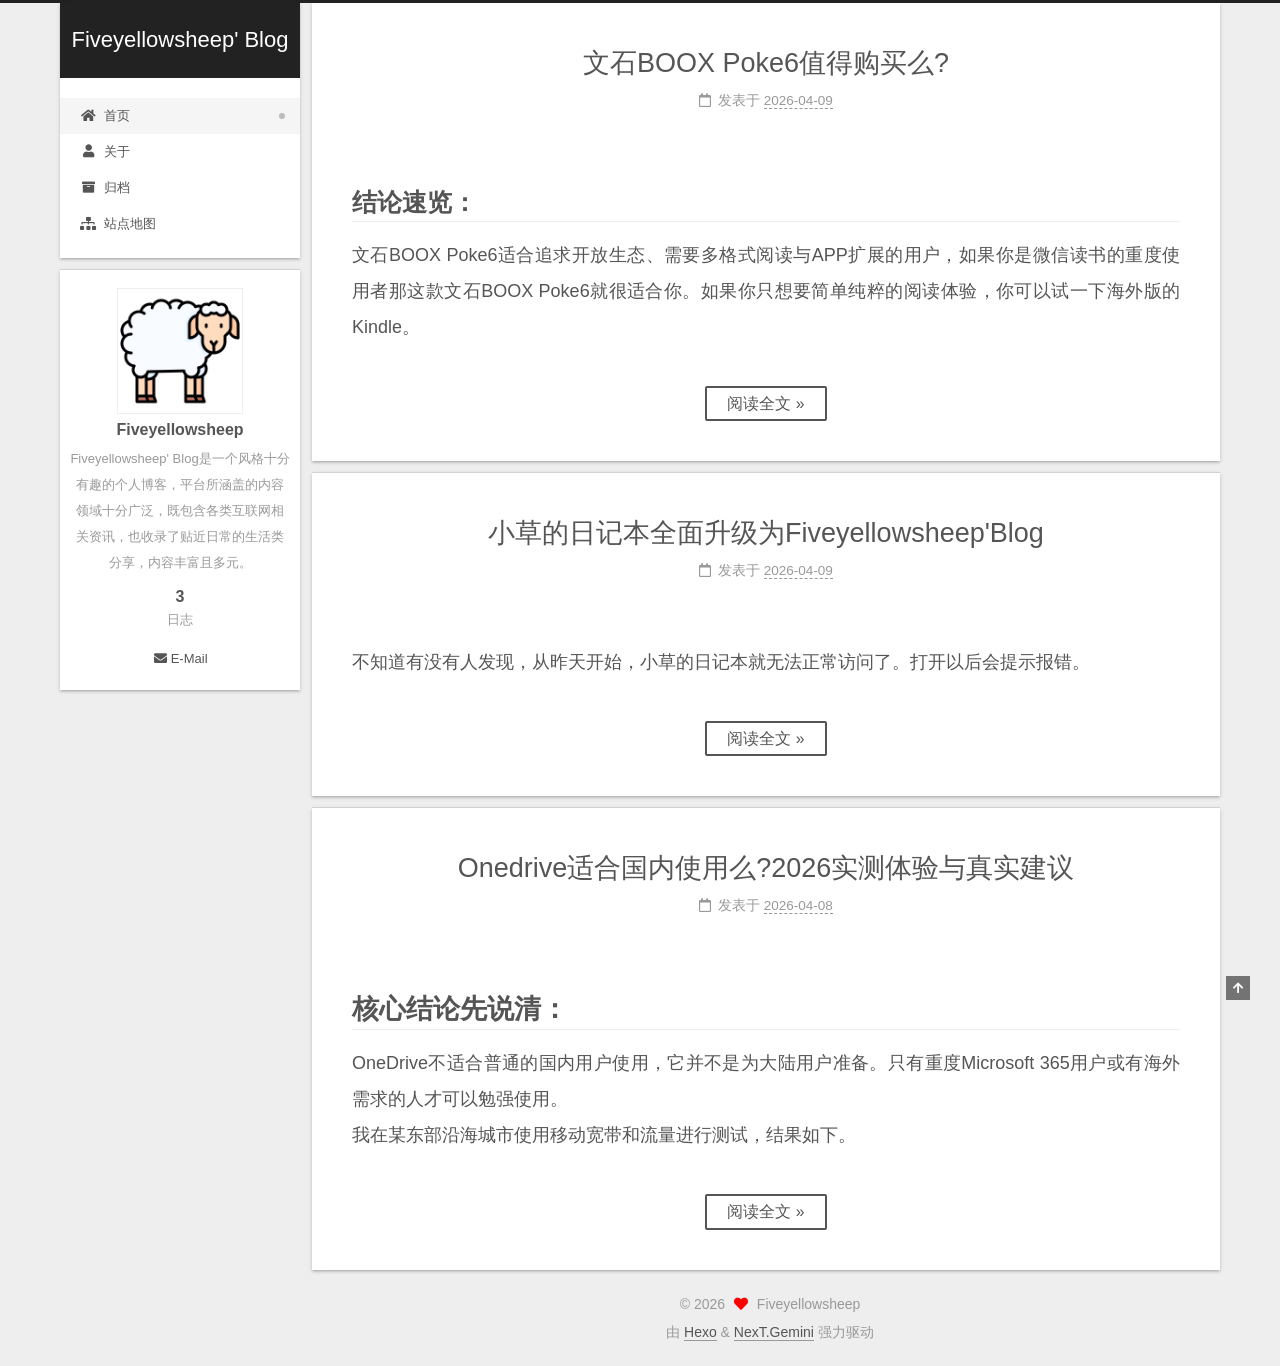
==== index.html @ d3919707 "Site updated: 2026-04-09 14:49:21" ====
<!DOCTYPE html>
<html lang="zh-CN">
<head>
  <meta charset="UTF-8">
<meta name="viewport" content="width=device-width, initial-scale=1, maximum-scale=2">
<meta name="theme-color" content="#222">
<meta name="generator" content="Hexo 8.1.1">
  <link rel="apple-touch-icon" sizes="180x180" href="/images/sheep.png">
  <link rel="icon" type="image/png" sizes="32x32" href="/images/sheep.png">
  <link rel="icon" type="image/png" sizes="16x16" href="/images/sheep.png">
  <link rel="mask-icon" href="/images/sheep.png" color="#222">

<link rel="stylesheet" href="/css/main.css">


<link rel="stylesheet" href="/lib/font-awesome/css/all.min.css">

<script id="hexo-configurations">
    var NexT = window.NexT || {};
    var CONFIG = {"hostname":"fiveyellowsheep.ink","root":"/","scheme":"Gemini","version":"7.8.0","exturl":false,"sidebar":{"position":"left","display":"post","padding":18,"offset":12,"onmobile":false},"copycode":{"enable":false,"show_result":false,"style":null},"back2top":{"enable":true,"sidebar":false,"scrollpercent":false},"bookmark":{"enable":false,"color":"#222","save":"auto"},"fancybox":false,"mediumzoom":false,"lazyload":false,"pangu":false,"comments":{"style":"tabs","active":null,"storage":true,"lazyload":false,"nav":null},"algolia":{"hits":{"per_page":10},"labels":{"input_placeholder":"Search for Posts","hits_empty":"We didn't find any results for the search: ${query}","hits_stats":"${hits} results found in ${time} ms"}},"localsearch":{"enable":false,"trigger":"auto","top_n_per_article":1,"unescape":false,"preload":false},"motion":{"enable":false,"async":false,"transition":{"post_block":"fadeIn","post_header":"slideDownIn","post_body":"slideDownIn","coll_header":"slideLeftIn","sidebar":"slideUpIn"}}};
  </script>

  <meta name="description" content="Fiveyellowsheep&#39; Blog是一个风格十分有趣的个人博客，平台所涵盖的内容领域十分广泛，既包含各类互联网相关资讯，也收录了贴近日常的生活类分享，内容丰富且多元。">
<meta property="og:type" content="website">
<meta property="og:title" content="Fiveyellowsheep&#39; Blog">
<meta property="og:url" content="https://fiveyellowsheep.ink/index.html">
<meta property="og:site_name" content="Fiveyellowsheep&#39; Blog">
<meta property="og:description" content="Fiveyellowsheep&#39; Blog是一个风格十分有趣的个人博客，平台所涵盖的内容领域十分广泛，既包含各类互联网相关资讯，也收录了贴近日常的生活类分享，内容丰富且多元。">
<meta property="og:locale" content="zh_CN">
<meta property="article:author" content="Fiveyellowsheep">
<meta name="twitter:card" content="summary">

<link rel="canonical" href="https://fiveyellowsheep.ink/">


<script id="page-configurations">
  // https://hexo.io/docs/variables.html
  CONFIG.page = {
    sidebar: "",
    isHome : true,
    isPost : false,
    lang   : 'zh-CN'
  };
</script>

  <title>Fiveyellowsheep' Blog</title>
  
    <script async src="https://www.googletagmanager.com/gtag/js?id=G-YQQFGJT570"></script>
    <script>
      if (CONFIG.hostname === location.hostname) {
        window.dataLayer = window.dataLayer || [];
        function gtag(){dataLayer.push(arguments);}
        gtag('js', new Date());
        gtag('config', 'G-YQQFGJT570');
      }
    </script>


  <script>
    var _hmt = _hmt || [];
    (function() {
      var hm = document.createElement("script");
      hm.src = "https://hm.baidu.com/hm.js?9d19333645d28790eef89ba77190fa99";
      var s = document.getElementsByTagName("script")[0];
      s.parentNode.insertBefore(hm, s);
    })();
  </script>




  <noscript>
  <style>
  .use-motion .brand,
  .use-motion .menu-item,
  .sidebar-inner,
  .use-motion .post-block,
  .use-motion .pagination,
  .use-motion .comments,
  .use-motion .post-header,
  .use-motion .post-body,
  .use-motion .collection-header { opacity: initial; }

  .use-motion .site-title,
  .use-motion .site-subtitle {
    opacity: initial;
    top: initial;
  }

  .use-motion .logo-line-before i { left: initial; }
  .use-motion .logo-line-after i { right: initial; }
  </style>
</noscript>

<link rel="alternate" href="/atom.xml" title="Fiveyellowsheep' Blog" type="application/atom+xml">
</head>

<body itemscope itemtype="http://schema.org/WebPage">
  <div class="container">
    <div class="headband"></div>

    <header class="header" itemscope itemtype="http://schema.org/WPHeader">
      <div class="header-inner"><div class="site-brand-container">
  <div class="site-nav-toggle">
    <div class="toggle" aria-label="切换导航栏">
      <span class="toggle-line toggle-line-first"></span>
      <span class="toggle-line toggle-line-middle"></span>
      <span class="toggle-line toggle-line-last"></span>
    </div>
  </div>

  <div class="site-meta">

    <a href="/" class="brand" rel="start">
      <span class="logo-line-before"><i></i></span>
      <h1 class="site-title">Fiveyellowsheep' Blog</h1>
      <span class="logo-line-after"><i></i></span>
    </a>
  </div>

  <div class="site-nav-right">
    <div class="toggle popup-trigger">
    </div>
  </div>
</div>




<nav class="site-nav">
  <ul id="menu" class="main-menu menu">
        <li class="menu-item menu-item-home">

    <a href="/" rel="section"><i class="fa fa-home fa-fw"></i>首页</a>

  </li>
        <li class="menu-item menu-item-about">

    <a href="/about/" rel="section"><i class="fa fa-user fa-fw"></i>关于</a>

  </li>
        <li class="menu-item menu-item-archives">

    <a href="/archives/" rel="section"><i class="fa fa-archive fa-fw"></i>归档</a>

  </li>
        <li class="menu-item menu-item-sitemap">

    <a href="/sitemap.xml" rel="section"><i class="fa fa-sitemap fa-fw"></i>站点地图</a>

  </li>
  </ul>
</nav>




</div>
    </header>

    
  <div class="back-to-top">
    <i class="fa fa-arrow-up"></i>
    <span>0%</span>
  </div>


    <main class="main">
      <div class="main-inner">
        <div class="content-wrap">
          

          <div class="content index posts-expand">
            
      
  
  
  <article itemscope itemtype="http://schema.org/Article" class="post-block" lang="zh-CN">
    <link itemprop="mainEntityOfPage" href="https://fiveyellowsheep.ink/posts/efe999b9.html">

    <span hidden itemprop="author" itemscope itemtype="http://schema.org/Person">
      <meta itemprop="image" content="/images/sheep.png">
      <meta itemprop="name" content="Fiveyellowsheep">
      <meta itemprop="description" content="Fiveyellowsheep' Blog是一个风格十分有趣的个人博客，平台所涵盖的内容领域十分广泛，既包含各类互联网相关资讯，也收录了贴近日常的生活类分享，内容丰富且多元。">
    </span>

    <span hidden itemprop="publisher" itemscope itemtype="http://schema.org/Organization">
      <meta itemprop="name" content="Fiveyellowsheep' Blog">
    </span>
      <header class="post-header">
        <h2 class="post-title" itemprop="name headline">
          
            <a href="/posts/efe999b9.html" class="post-title-link" itemprop="url">文石BOOX Poke6值得购买么?</a>
        </h2>

        <div class="post-meta">
            <span class="post-meta-item">
              <span class="post-meta-item-icon">
                <i class="far fa-calendar"></i>
              </span>
              <span class="post-meta-item-text">发表于</span>
              

              <time title="创建时间：2026-04-09 09:56:51 / 修改时间：10:06:45" itemprop="dateCreated datePublished" datetime="2026-04-09T09:56:51+08:00">2026-04-09</time>
            </span>

          

        </div>
      </header>

    
    
    
    <div class="post-body" itemprop="articleBody">

      
          <html><head></head><body><h2 id="结论速览："><a href="#结论速览：" class="headerlink" title="结论速览："></a>结论速览：</h2><p>文石BOOX Poke6适合追求开放生态、需要多格式阅读与APP扩展的用户，如果你是微信读书的重度使用者那这款文石BOOX Poke6就很适合你。如果你只想要简单纯粹的阅读体验，你可以试一下海外版的Kindle。</p></body></html>
          <!--noindex-->
            <div class="post-button">
              <a class="btn" href="/posts/efe999b9.html#more" rel="contents">
                阅读全文 &raquo;
              </a>
            </div>
          <!--/noindex-->
        
      
    </div>

    
    
    
      <footer class="post-footer">
        <div class="post-eof"></div>
      </footer>
  </article>
  
  
  

      
  
  
  <article itemscope itemtype="http://schema.org/Article" class="post-block" lang="zh-CN">
    <link itemprop="mainEntityOfPage" href="https://fiveyellowsheep.ink/posts/11971479.html">

    <span hidden itemprop="author" itemscope itemtype="http://schema.org/Person">
      <meta itemprop="image" content="/images/sheep.png">
      <meta itemprop="name" content="Fiveyellowsheep">
      <meta itemprop="description" content="Fiveyellowsheep' Blog是一个风格十分有趣的个人博客，平台所涵盖的内容领域十分广泛，既包含各类互联网相关资讯，也收录了贴近日常的生活类分享，内容丰富且多元。">
    </span>

    <span hidden itemprop="publisher" itemscope itemtype="http://schema.org/Organization">
      <meta itemprop="name" content="Fiveyellowsheep' Blog">
    </span>
      <header class="post-header">
        <h2 class="post-title" itemprop="name headline">
          
            <a href="/posts/11971479.html" class="post-title-link" itemprop="url">小草的日记本全面升级为Fiveyellowsheep'Blog</a>
        </h2>

        <div class="post-meta">
            <span class="post-meta-item">
              <span class="post-meta-item-icon">
                <i class="far fa-calendar"></i>
              </span>
              <span class="post-meta-item-text">发表于</span>
              

              <time title="创建时间：2026-04-09 08:18:56 / 修改时间：14:49:00" itemprop="dateCreated datePublished" datetime="2026-04-09T08:18:56+08:00">2026-04-09</time>
            </span>

          

        </div>
      </header>

    
    
    
    <div class="post-body" itemprop="articleBody">

      
          <html><head></head><body><p>不知道有没有人发现，从昨天开始，小草的日记本就无法正常访问了。打开以后会提示报错。</p></body></html>
          <!--noindex-->
            <div class="post-button">
              <a class="btn" href="/posts/11971479.html#more" rel="contents">
                阅读全文 &raquo;
              </a>
            </div>
          <!--/noindex-->
        
      
    </div>

    
    
    
      <footer class="post-footer">
        <div class="post-eof"></div>
      </footer>
  </article>
  
  
  

      
  
  
  <article itemscope itemtype="http://schema.org/Article" class="post-block" lang="zh-CN">
    <link itemprop="mainEntityOfPage" href="https://fiveyellowsheep.ink/posts/d7ed8bb9.html">

    <span hidden itemprop="author" itemscope itemtype="http://schema.org/Person">
      <meta itemprop="image" content="/images/sheep.png">
      <meta itemprop="name" content="Fiveyellowsheep">
      <meta itemprop="description" content="Fiveyellowsheep' Blog是一个风格十分有趣的个人博客，平台所涵盖的内容领域十分广泛，既包含各类互联网相关资讯，也收录了贴近日常的生活类分享，内容丰富且多元。">
    </span>

    <span hidden itemprop="publisher" itemscope itemtype="http://schema.org/Organization">
      <meta itemprop="name" content="Fiveyellowsheep' Blog">
    </span>
      <header class="post-header">
        <h2 class="post-title" itemprop="name headline">
          
            <a href="/posts/d7ed8bb9.html" class="post-title-link" itemprop="url">Onedrive适合国内使用么?2026实测体验与真实建议</a>
        </h2>

        <div class="post-meta">
            <span class="post-meta-item">
              <span class="post-meta-item-icon">
                <i class="far fa-calendar"></i>
              </span>
              <span class="post-meta-item-text">发表于</span>
              

              <time title="创建时间：2026-04-08 14:34:09 / 修改时间：14:54:21" itemprop="dateCreated datePublished" datetime="2026-04-08T14:34:09+08:00">2026-04-08</time>
            </span>

          

        </div>
      </header>

    
    
    
    <div class="post-body" itemprop="articleBody">

      
          <html><head></head><body><h1 id="核心结论先说清："><a href="#核心结论先说清：" class="headerlink" title="核心结论先说清："></a>核心结论先说清：</h1><p>OneDrive不适合普通的国内用户使用，它并不是为大陆用户准备。只有重度Microsoft 365用户或有海外需求的人才可以勉强使用。<br>我在某东部沿海城市使用移动宽带和流量进行测试，结果如下。</p></body></html>
          <!--noindex-->
            <div class="post-button">
              <a class="btn" href="/posts/d7ed8bb9.html#more" rel="contents">
                阅读全文 &raquo;
              </a>
            </div>
          <!--/noindex-->
        
      
    </div>

    
    
    
      <footer class="post-footer">
        <div class="post-eof"></div>
      </footer>
  </article>
  
  
  


  



          </div>
          

<script>
  window.addEventListener('tabs:register', () => {
    let { activeClass } = CONFIG.comments;
    if (CONFIG.comments.storage) {
      activeClass = localStorage.getItem('comments_active') || activeClass;
    }
    if (activeClass) {
      let activeTab = document.querySelector(`a[href="#comment-${activeClass}"]`);
      if (activeTab) {
        activeTab.click();
      }
    }
  });
  if (CONFIG.comments.storage) {
    window.addEventListener('tabs:click', event => {
      if (!event.target.matches('.tabs-comment .tab-content .tab-pane')) return;
      let commentClass = event.target.classList[1];
      localStorage.setItem('comments_active', commentClass);
    });
  }
</script>

        </div>
          
  
  <div class="toggle sidebar-toggle">
    <span class="toggle-line toggle-line-first"></span>
    <span class="toggle-line toggle-line-middle"></span>
    <span class="toggle-line toggle-line-last"></span>
  </div>

  <aside class="sidebar">
    <div class="sidebar-inner">

      <ul class="sidebar-nav motion-element">
        <li class="sidebar-nav-toc">
          文章目录
        </li>
        <li class="sidebar-nav-overview">
          站点概览
        </li>
      </ul>

      <!--noindex-->
      <div class="post-toc-wrap sidebar-panel">
      </div>
      <!--/noindex-->

      <div class="site-overview-wrap sidebar-panel">
        <div class="site-author motion-element" itemprop="author" itemscope itemtype="http://schema.org/Person">
    <img class="site-author-image" itemprop="image" alt="Fiveyellowsheep"
      src="/images/sheep.png">
  <p class="site-author-name" itemprop="name">Fiveyellowsheep</p>
  <div class="site-description" itemprop="description">Fiveyellowsheep' Blog是一个风格十分有趣的个人博客，平台所涵盖的内容领域十分广泛，既包含各类互联网相关资讯，也收录了贴近日常的生活类分享，内容丰富且多元。</div>
</div>
<div class="site-state-wrap motion-element">
  <nav class="site-state">
      <div class="site-state-item site-state-posts">
          <a href="/archives/">
        
          <span class="site-state-item-count">3</span>
          <span class="site-state-item-name">日志</span>
        </a>
      </div>
  </nav>
</div>
  <div class="links-of-author motion-element">
      <span class="links-of-author-item">
        <a href="mailto:fiveyellowsheep@icloud.com" title="E-Mail → mailto:fiveyellowsheep@icloud.com" rel="noopener" target="_blank"><i class="fa fa-envelope fa-fw"></i>E-Mail</a>
      </span>
  </div>



      </div>

    </div>
  </aside>
  <div id="sidebar-dimmer"></div>


      </div>
    </main>

    <footer class="footer">
      <div class="footer-inner">
        

        

<div class="copyright">
  
  &copy; 
  <span itemprop="copyrightYear">2026</span>
  <span class="with-love">
    <i class="fa fa-heart"></i>
  </span>
  <span class="author" itemprop="copyrightHolder">Fiveyellowsheep</span>
</div>
  <div class="powered-by">由 <a href="https://hexo.io/" class="theme-link" rel="noopener" target="_blank">Hexo</a> & <a href="https://theme-next.org/" class="theme-link" rel="noopener" target="_blank">NexT.Gemini</a> 强力驱动
  </div>

        








      </div>
    </footer>
  </div>

  
  <script src="/lib/anime.min.js"></script>

<script src="/js/utils.js"></script>


<script src="/js/schemes/pisces.js"></script>


<script src="/js/next-boot.js"></script>




  















  

  


</body>
</html>
---- css/main.css ----
:root {
  --body-bg-color: #eee;
  --content-bg-color: #fff;
  --card-bg-color: #f5f5f5;
  --text-color: #555;
  --blockquote-color: #666;
  --link-color: #555;
  --link-hover-color: #222;
  --brand-color: #fff;
  --brand-hover-color: #fff;
  --table-row-odd-bg-color: #f9f9f9;
  --table-row-hover-bg-color: #f5f5f5;
  --menu-item-bg-color: #f5f5f5;
  --btn-default-bg: #fff;
  --btn-default-color: #555;
  --btn-default-border-color: #555;
  --btn-default-hover-bg: #222;
  --btn-default-hover-color: #fff;
  --btn-default-hover-border-color: #222;
}
html {
  line-height: 1.15; /* 1 */
  -webkit-text-size-adjust: 100%; /* 2 */
}
body {
  margin: 0;
}
main {
  display: block;
}
h1 {
  font-size: 2em;
  margin: 0.67em 0;
}
hr {
  box-sizing: content-box; /* 1 */
  height: 0; /* 1 */
  overflow: visible; /* 2 */
}
pre {
  font-family: monospace, monospace; /* 1 */
  font-size: 1em; /* 2 */
}
a {
  background: transparent;
}
abbr[title] {
  border-bottom: none; /* 1 */
  text-decoration: underline; /* 2 */
  text-decoration: underline dotted; /* 2 */
}
b,
strong {
  font-weight: bolder;
}
code,
kbd,
samp {
  font-family: monospace, monospace; /* 1 */
  font-size: 1em; /* 2 */
}
small {
  font-size: 80%;
}
sub,
sup {
  font-size: 75%;
  line-height: 0;
  position: relative;
  vertical-align: baseline;
}
sub {
  bottom: -0.25em;
}
sup {
  top: -0.5em;
}
img {
  border-style: none;
}
button,
input,
optgroup,
select,
textarea {
  font-family: inherit; /* 1 */
  font-size: 100%; /* 1 */
  line-height: 1.15; /* 1 */
  margin: 0; /* 2 */
}
button,
input {
/* 1 */
  overflow: visible;
}
button,
select {
/* 1 */
  text-transform: none;
}
button,
[type='button'],
[type='reset'],
[type='submit'] {
  -webkit-appearance: button;
}
button::-moz-focus-inner,
[type='button']::-moz-focus-inner,
[type='reset']::-moz-focus-inner,
[type='submit']::-moz-focus-inner {
  border-style: none;
  padding: 0;
}
button:-moz-focusring,
[type='button']:-moz-focusring,
[type='reset']:-moz-focusring,
[type='submit']:-moz-focusring {
  outline: 1px dotted ButtonText;
}
fieldset {
  padding: 0.35em 0.75em 0.625em;
}
legend {
  box-sizing: border-box; /* 1 */
  color: inherit; /* 2 */
  display: table; /* 1 */
  max-width: 100%; /* 1 */
  padding: 0; /* 3 */
  white-space: normal; /* 1 */
}
progress {
  vertical-align: baseline;
}
textarea {
  overflow: auto;
}
[type='checkbox'],
[type='radio'] {
  box-sizing: border-box; /* 1 */
  padding: 0; /* 2 */
}
[type='number']::-webkit-inner-spin-button,
[type='number']::-webkit-outer-spin-button {
  height: auto;
}
[type='search'] {
  outline-offset: -2px; /* 2 */
  -webkit-appearance: textfield; /* 1 */
}
[type='search']::-webkit-search-decoration {
  -webkit-appearance: none;
}
::-webkit-file-upload-button {
  font: inherit; /* 2 */
  -webkit-appearance: button; /* 1 */
}
details {
  display: block;
}
summary {
  display: list-item;
}
template {
  display: none;
}
[hidden] {
  display: none;
}
::selection {
  background: #262a30;
  color: #eee;
}
html,
body {
  height: 100%;
}
body {
  background: var(--body-bg-color);
  color: var(--text-color);
  font-family: 'Lato', "PingFang SC", "Microsoft YaHei", sans-serif;
  font-size: 1em;
  line-height: 2;
}
@media (max-width: 991px) {
  body {
    padding-left: 0 !important;
    padding-right: 0 !important;
  }
}
h1,
h2,
h3,
h4,
h5,
h6 {
  font-family: 'Lato', "PingFang SC", "Microsoft YaHei", sans-serif;
  font-weight: bold;
  line-height: 1.5;
  margin: 20px 0 15px;
}
h1 {
  font-size: 1.5em;
}
h2 {
  font-size: 1.375em;
}
h3 {
  font-size: 1.25em;
}
h4 {
  font-size: 1.125em;
}
h5 {
  font-size: 1em;
}
h6 {
  font-size: 0.875em;
}
p {
  margin: 0 0 20px 0;
}
a,
span.exturl {
  border-bottom: 1px solid #999;
  color: var(--link-color);
  outline: 0;
  text-decoration: none;
  overflow-wrap: break-word;
  word-wrap: break-word;
  cursor: pointer;
}
a:hover,
span.exturl:hover {
  border-bottom-color: var(--link-hover-color);
  color: var(--link-hover-color);
}
iframe,
img,
video {
  display: block;
  margin-left: auto;
  margin-right: auto;
  max-width: 100%;
}
hr {
  background-image: repeating-linear-gradient(-45deg, #ddd, #ddd 4px, transparent 4px, transparent 8px);
  border: 0;
  height: 3px;
  margin: 40px 0;
}
blockquote {
  border-left: 4px solid #ddd;
  color: var(--blockquote-color);
  margin: 0;
  padding: 0 15px;
}
blockquote cite::before {
  content: '-';
  padding: 0 5px;
}
dt {
  font-weight: bold;
}
dd {
  margin: 0;
  padding: 0;
}
kbd {
  background-color: #f5f5f5;
  background-image: linear-gradient(#eee, #fff, #eee);
  border: 1px solid #ccc;
  border-radius: 0.2em;
  box-shadow: 0.1em 0.1em 0.2em rgba(0,0,0,0.1);
  color: #555;
  font-family: inherit;
  padding: 0.1em 0.3em;
  white-space: nowrap;
}
.table-container {
  overflow: auto;
}
table {
  border-collapse: collapse;
  border-spacing: 0;
  font-size: 0.875em;
  margin: 0 0 20px 0;
  width: 100%;
}
tbody tr:nth-of-type(odd) {
  background: var(--table-row-odd-bg-color);
}
tbody tr:hover {
  background: var(--table-row-hover-bg-color);
}
caption,
th,
td {
  font-weight: normal;
  padding: 8px;
  vertical-align: middle;
}
th,
td {
  border: 1px solid #ddd;
  border-bottom: 3px solid #ddd;
}
th {
  font-weight: 700;
  padding-bottom: 10px;
}
td {
  border-bottom-width: 1px;
}
.btn {
  background: var(--btn-default-bg);
  border: 2px solid var(--btn-default-border-color);
  border-radius: 2px;
  color: var(--btn-default-color);
  display: inline-block;
  font-size: 0.875em;
  line-height: 2;
  padding: 0 20px;
  text-decoration: none;
  transition-property: background-color;
  transition-delay: 0s;
  transition-duration: 0.2s;
  transition-timing-function: ease-in-out;
}
.btn:hover {
  background: var(--btn-default-hover-bg);
  border-color: var(--btn-default-hover-border-color);
  color: var(--btn-default-hover-color);
}
.btn + .btn {
  margin: 0 0 8px 8px;
}
.btn .fa-fw {
  text-align: left;
  width: 1.285714285714286em;
}
.toggle {
  line-height: 0;
}
.toggle .toggle-line {
  background: #fff;
  display: inline-block;
  height: 2px;
  left: 0;
  position: relative;
  top: 0;
  transition: all 0.4s;
  vertical-align: top;
  width: 100%;
}
.toggle .toggle-line:not(:first-child) {
  margin-top: 3px;
}
.toggle.toggle-arrow .toggle-line-first {
  left: 50%;
  top: 2px;
  transform: rotate(45deg);
  width: 50%;
}
.toggle.toggle-arrow .toggle-line-middle {
  left: 2px;
  width: 90%;
}
.toggle.toggle-arrow .toggle-line-last {
  left: 50%;
  top: -2px;
  transform: rotate(-45deg);
  width: 50%;
}
.toggle.toggle-close .toggle-line-first {
  transform: rotate(-45deg);
  top: 5px;
}
.toggle.toggle-close .toggle-line-middle {
  opacity: 0;
}
.toggle.toggle-close .toggle-line-last {
  transform: rotate(45deg);
  top: -5px;
}
.highlight,
pre {
  background: #f7f7f7;
  color: #4d4d4c;
  line-height: 1.6;
  margin: 0 auto 20px;
}
pre,
code {
  font-family: consolas, Menlo, monospace, "PingFang SC", "Microsoft YaHei";
}
code {
  background: #eee;
  border-radius: 3px;
  color: #555;
  padding: 2px 4px;
  overflow-wrap: break-word;
  word-wrap: break-word;
}
.highlight *::selection {
  background: #d6d6d6;
}
.highlight pre {
  border: 0;
  margin: 0;
  padding: 10px 0;
}
.highlight table {
  border: 0;
  margin: 0;
  width: auto;
}
.highlight td {
  border: 0;
  padding: 0;
}
.highlight figcaption {
  background: #eff2f3;
  color: #4d4d4c;
  display: flex;
  font-size: 0.875em;
  justify-content: space-between;
  line-height: 1.2;
  padding: 0.5em;
}
.highlight figcaption a {
  color: #4d4d4c;
}
.highlight figcaption a:hover {
  border-bottom-color: #4d4d4c;
}
.highlight .gutter {
  -moz-user-select: none;
  -ms-user-select: none;
  -webkit-user-select: none;
  user-select: none;
}
.highlight .gutter pre {
  background: #eff2f3;
  color: #869194;
  padding-left: 10px;
  padding-right: 10px;
  text-align: right;
}
.highlight .code pre {
  background: #f7f7f7;
  padding-left: 10px;
  width: 100%;
}
.gist table {
  width: auto;
}
.gist table td {
  border: 0;
}
pre {
  overflow: auto;
  padding: 10px;
}
pre code {
  background: none;
  color: #4d4d4c;
  font-size: 0.875em;
  padding: 0;
  text-shadow: none;
}
pre .deletion {
  background: #fdd;
}
pre .addition {
  background: #dfd;
}
pre .meta {
  color: #eab700;
  -moz-user-select: none;
  -ms-user-select: none;
  -webkit-user-select: none;
  user-select: none;
}
pre .comment {
  color: #8e908c;
}
pre .variable,
pre .attribute,
pre .tag,
pre .name,
pre .regexp,
pre .ruby .constant,
pre .xml .tag .title,
pre .xml .pi,
pre .xml .doctype,
pre .html .doctype,
pre .css .id,
pre .css .class,
pre .css .pseudo {
  color: #c82829;
}
pre .number,
pre .preprocessor,
pre .built_in,
pre .builtin-name,
pre .literal,
pre .params,
pre .constant,
pre .command {
  color: #f5871f;
}
pre .ruby .class .title,
pre .css .rules .attribute,
pre .string,
pre .symbol,
pre .value,
pre .inheritance,
pre .header,
pre .ruby .symbol,
pre .xml .cdata,
pre .special,
pre .formula {
  color: #718c00;
}
pre .title,
pre .css .hexcolor {
  color: #3e999f;
}
pre .function,
pre .python .decorator,
pre .python .title,
pre .ruby .function .title,
pre .ruby .title .keyword,
pre .perl .sub,
pre .javascript .title,
pre .coffeescript .title {
  color: #4271ae;
}
pre .keyword,
pre .javascript .function {
  color: #8959a8;
}
.blockquote-center {
  border-left: none;
  margin: 40px 0;
  padding: 0;
  position: relative;
  text-align: center;
}
.blockquote-center .fa {
  display: block;
  opacity: 0.6;
  position: absolute;
  width: 100%;
}
.blockquote-center .fa-quote-left {
  border-top: 1px solid #ccc;
  text-align: left;
  top: -20px;
}
.blockquote-center .fa-quote-right {
  border-bottom: 1px solid #ccc;
  text-align: right;
  bottom: -20px;
}
.blockquote-center p,
.blockquote-center div {
  text-align: center;
}
.post-body .group-picture img {
  margin: 0 auto;
  padding: 0 3px;
}
.group-picture-row {
  margin-bottom: 6px;
  overflow: hidden;
}
.group-picture-column {
  float: left;
  margin-bottom: 10px;
}
.post-body .label {
  color: #555;
  display: inline;
  padding: 0 2px;
}
.post-body .label.default {
  background: #f0f0f0;
}
.post-body .label.primary {
  background: #efe6f7;
}
.post-body .label.info {
  background: #e5f2f8;
}
.post-body .label.success {
  background: #e7f4e9;
}
.post-body .label.warning {
  background: #fcf6e1;
}
.post-body .label.danger {
  background: #fae8eb;
}
.post-body .tabs {
  margin-bottom: 20px;
}
.post-body .tabs,
.tabs-comment {
  display: block;
  padding-top: 10px;
  position: relative;
}
.post-body .tabs ul.nav-tabs,
.tabs-comment ul.nav-tabs {
  display: flex;
  flex-wrap: wrap;
  margin: 0;
  margin-bottom: -1px;
  padding: 0;
}
@media (max-width: 413px) {
  .post-body .tabs ul.nav-tabs,
  .tabs-comment ul.nav-tabs {
    display: block;
    margin-bottom: 5px;
  }
}
.post-body .tabs ul.nav-tabs li.tab,
.tabs-comment ul.nav-tabs li.tab {
  border-bottom: 1px solid #ddd;
  border-left: 1px solid transparent;
  border-right: 1px solid transparent;
  border-top: 3px solid transparent;
  flex-grow: 1;
  list-style-type: none;
  border-radius: 0 0 0 0;
}
@media (max-width: 413px) {
  .post-body .tabs ul.nav-tabs li.tab,
  .tabs-comment ul.nav-tabs li.tab {
    border-bottom: 1px solid transparent;
    border-left: 3px solid transparent;
    border-right: 1px solid transparent;
    border-top: 1px solid transparent;
  }
}
@media (max-width: 413px) {
  .post-body .tabs ul.nav-tabs li.tab,
  .tabs-comment ul.nav-tabs li.tab {
    border-radius: 0;
  }
}
.post-body .tabs ul.nav-tabs li.tab a,
.tabs-comment ul.nav-tabs li.tab a {
  border-bottom: initial;
  display: block;
  line-height: 1.8;
  outline: 0;
  padding: 0.25em 0.75em;
  text-align: center;
  transition-delay: 0s;
  transition-duration: 0.2s;
  transition-timing-function: ease-out;
}
.post-body .tabs ul.nav-tabs li.tab a i,
.tabs-comment ul.nav-tabs li.tab a i {
  width: 1.285714285714286em;
}
.post-body .tabs ul.nav-tabs li.tab.active,
.tabs-comment ul.nav-tabs li.tab.active {
  border-bottom: 1px solid transparent;
  border-left: 1px solid #ddd;
  border-right: 1px solid #ddd;
  border-top: 3px solid #fc6423;
}
@media (max-width: 413px) {
  .post-body .tabs ul.nav-tabs li.tab.active,
  .tabs-comment ul.nav-tabs li.tab.active {
    border-bottom: 1px solid #ddd;
    border-left: 3px solid #fc6423;
    border-right: 1px solid #ddd;
    border-top: 1px solid #ddd;
  }
}
.post-body .tabs ul.nav-tabs li.tab.active a,
.tabs-comment ul.nav-tabs li.tab.active a {
  color: var(--link-color);
  cursor: default;
}
.post-body .tabs .tab-content .tab-pane,
.tabs-comment .tab-content .tab-pane {
  border: 1px solid #ddd;
  border-top: 0;
  padding: 20px 20px 0 20px;
  border-radius: 0;
}
.post-body .tabs .tab-content .tab-pane:not(.active),
.tabs-comment .tab-content .tab-pane:not(.active) {
  display: none;
}
.post-body .tabs .tab-content .tab-pane.active,
.tabs-comment .tab-content .tab-pane.active {
  display: block;
}
.post-body .tabs .tab-content .tab-pane.active:nth-of-type(1),
.tabs-comment .tab-content .tab-pane.active:nth-of-type(1) {
  border-radius: 0 0 0 0;
}
@media (max-width: 413px) {
  .post-body .tabs .tab-content .tab-pane.active:nth-of-type(1),
  .tabs-comment .tab-content .tab-pane.active:nth-of-type(1) {
    border-radius: 0;
  }
}
.post-body .note {
  border-radius: 3px;
  margin-bottom: 20px;
  padding: 1em;
  position: relative;
  border: 1px solid #eee;
  border-left-width: 5px;
}
.post-body .note h2,
.post-body .note h3,
.post-body .note h4,
.post-body .note h5,
.post-body .note h6 {
  margin-top: 0;
  border-bottom: initial;
  margin-bottom: 0;
  padding-top: 0;
}
.post-body .note p:first-child,
.post-body .note ul:first-child,
.post-body .note ol:first-child,
.post-body .note table:first-child,
.post-body .note pre:first-child,
.post-body .note blockquote:first-child,
.post-body .note img:first-child {
  margin-top: 0;
}
.post-body .note p:last-child,
.post-body .note ul:last-child,
.post-body .note ol:last-child,
.post-body .note table:last-child,
.post-body .note pre:last-child,
.post-body .note blockquote:last-child,
.post-body .note img:last-child {
  margin-bottom: 0;
}
.post-body .note.default {
  border-left-color: #777;
}
.post-body .note.default h2,
.post-body .note.default h3,
.post-body .note.default h4,
.post-body .note.default h5,
.post-body .note.default h6 {
  color: #777;
}
.post-body .note.primary {
  border-left-color: #6f42c1;
}
.post-body .note.primary h2,
.post-body .note.primary h3,
.post-body .note.primary h4,
.post-body .note.primary h5,
.post-body .note.primary h6 {
  color: #6f42c1;
}
.post-body .note.info {
  border-left-color: #428bca;
}
.post-body .note.info h2,
.post-body .note.info h3,
.post-body .note.info h4,
.post-body .note.info h5,
.post-body .note.info h6 {
  color: #428bca;
}
.post-body .note.success {
  border-left-color: #5cb85c;
}
.post-body .note.success h2,
.post-body .note.success h3,
.post-body .note.success h4,
.post-body .note.success h5,
.post-body .note.success h6 {
  color: #5cb85c;
}
.post-body .note.warning {
  border-left-color: #f0ad4e;
}
.post-body .note.warning h2,
.post-body .note.warning h3,
.post-body .note.warning h4,
.post-body .note.warning h5,
.post-body .note.warning h6 {
  color: #f0ad4e;
}
.post-body .note.danger {
  border-left-color: #d9534f;
}
.post-body .note.danger h2,
.post-body .note.danger h3,
.post-body .note.danger h4,
.post-body .note.danger h5,
.post-body .note.danger h6 {
  color: #d9534f;
}
.pagination .prev,
.pagination .next,
.pagination .page-number,
.pagination .space {
  display: inline-block;
  margin: 0 10px;
  padding: 0 11px;
  position: relative;
  top: -1px;
}
@media (max-width: 767px) {
  .pagination .prev,
  .pagination .next,
  .pagination .page-number,
  .pagination .space {
    margin: 0 5px;
  }
}
.pagination {
  border-top: 1px solid #eee;
  margin: 120px 0 0;
  text-align: center;
}
.pagination .prev,
.pagination .next,
.pagination .page-number {
  border-bottom: 0;
  border-top: 1px solid #eee;
  transition-property: border-color;
  transition-delay: 0s;
  transition-duration: 0.2s;
  transition-timing-function: ease-in-out;
}
.pagination .prev:hover,
.pagination .next:hover,
.pagination .page-number:hover {
  border-top-color: #222;
}
.pagination .space {
  margin: 0;
  padding: 0;
}
.pagination .prev {
  margin-left: 0;
}
.pagination .next {
  margin-right: 0;
}
.pagination .page-number.current {
  background: #ccc;
  border-top-color: #ccc;
  color: #fff;
}
@media (max-width: 767px) {
  .pagination {
    border-top: none;
  }
  .pagination .prev,
  .pagination .next,
  .pagination .page-number {
    border-bottom: 1px solid #eee;
    border-top: 0;
    margin-bottom: 10px;
    padding: 0 10px;
  }
  .pagination .prev:hover,
  .pagination .next:hover,
  .pagination .page-number:hover {
    border-bottom-color: #222;
  }
}
.comments {
  margin-top: 60px;
  overflow: hidden;
}
.comment-button-group {
  display: flex;
  flex-wrap: wrap-reverse;
  justify-content: center;
  margin: 1em 0;
}
.comment-button-group .comment-button {
  margin: 0.1em 0.2em;
}
.comment-button-group .comment-button.active {
  background: var(--btn-default-hover-bg);
  border-color: var(--btn-default-hover-border-color);
  color: var(--btn-default-hover-color);
}
.comment-position {
  display: none;
}
.comment-position.active {
  display: block;
}
.tabs-comment {
  background: var(--content-bg-color);
  margin-top: 4em;
  padding-top: 0;
}
.tabs-comment .comments {
  border: 0;
  box-shadow: none;
  margin-top: 0;
  padding-top: 0;
}
.container {
  min-height: 100%;
  position: relative;
}
.main-inner {
  margin: 0 auto;
  width: calc(100% - 20px);
}
@media (min-width: 1200px) {
  .main-inner {
    width: 1160px;
  }
}
@media (min-width: 1600px) {
  .main-inner {
    width: 73%;
  }
}
@media (max-width: 767px) {
  .content-wrap {
    padding: 0 20px;
  }
}
.header {
  background: transparent;
}
.header-inner {
  margin: 0 auto;
  width: calc(100% - 20px);
}
@media (min-width: 1200px) {
  .header-inner {
    width: 1160px;
  }
}
@media (min-width: 1600px) {
  .header-inner {
    width: 73%;
  }
}
.site-brand-container {
  display: flex;
  flex-shrink: 0;
  padding: 0 10px;
}
.headband {
  background: #222;
  height: 3px;
}
.site-meta {
  flex-grow: 1;
  text-align: center;
}
@media (max-width: 767px) {
  .site-meta {
    text-align: center;
  }
}
.brand {
  border-bottom: none;
  color: var(--brand-color);
  display: inline-block;
  line-height: 1.375em;
  padding: 0 40px;
  position: relative;
}
.brand:hover {
  color: var(--brand-hover-color);
}
.site-title {
  font-family: 'Lato', "PingFang SC", "Microsoft YaHei", sans-serif;
  font-size: 1.375em;
  font-weight: normal;
  margin: 0;
}
.site-subtitle {
  color: #ddd;
  font-size: 0.8125em;
  margin: 10px 0;
}
.use-motion .brand {
  opacity: 0;
}
.use-motion .site-title,
.use-motion .site-subtitle,
.use-motion .custom-logo-image {
  opacity: 0;
  position: relative;
  top: -10px;
}
.site-nav-toggle,
.site-nav-right {
  display: none;
}
@media (max-width: 767px) {
  .site-nav-toggle,
  .site-nav-right {
    display: flex;
    flex-direction: column;
    justify-content: center;
  }
}
.site-nav-toggle .toggle,
.site-nav-right .toggle {
  color: var(--text-color);
  padding: 10px;
  width: 22px;
}
.site-nav-toggle .toggle .toggle-line,
.site-nav-right .toggle .toggle-line {
  background: var(--text-color);
  border-radius: 1px;
}
.site-nav {
  display: block;
}
@media (max-width: 767px) {
  .site-nav {
    clear: both;
    display: none;
  }
}
.site-nav.site-nav-on {
  display: block;
}
.menu {
  margin-top: 20px;
  padding-left: 0;
  text-align: center;
}
.menu-item {
  display: inline-block;
  list-style: none;
  margin: 0 10px;
}
@media (max-width: 767px) {
  .menu-item {
    display: block;
    margin-top: 10px;
  }
  .menu-item.menu-item-search {
    display: none;
  }
}
.menu-item a,
.menu-item span.exturl {
  border-bottom: 0;
  display: block;
  font-size: 0.8125em;
  transition-property: border-color;
  transition-delay: 0s;
  transition-duration: 0.2s;
  transition-timing-function: ease-in-out;
}
@media (hover: none) {
  .menu-item a:hover,
  .menu-item span.exturl:hover {
    border-bottom-color: transparent !important;
  }
}
.menu-item .fa,
.menu-item .fab,
.menu-item .far,
.menu-item .fas {
  margin-right: 8px;
}
.menu-item .badge {
  display: inline-block;
  font-weight: bold;
  line-height: 1;
  margin-left: 0.35em;
  margin-top: 0.35em;
  text-align: center;
  white-space: nowrap;
}
@media (max-width: 767px) {
  .menu-item .badge {
    float: right;
    margin-left: 0;
  }
}
.menu-item-active a,
.menu .menu-item a:hover,
.menu .menu-item span.exturl:hover {
  background: var(--menu-item-bg-color);
}
.use-motion .menu-item {
  opacity: 0;
}
.sidebar {
  background: #222;
  bottom: 0;
  box-shadow: inset 0 2px 6px #000;
  position: fixed;
  top: 0;
}
@media (max-width: 991px) {
  .sidebar {
    display: none;
  }
}
.sidebar-inner {
  color: #999;
  padding: 18px 10px;
  text-align: center;
}
.cc-license {
  margin-top: 10px;
  text-align: center;
}
.cc-license .cc-opacity {
  border-bottom: none;
  opacity: 0.7;
}
.cc-license .cc-opacity:hover {
  opacity: 0.9;
}
.cc-license img {
  display: inline-block;
}
.site-author-image {
  border: 1px solid #eee;
  display: block;
  margin: 0 auto;
  max-width: 120px;
  padding: 2px;
}
.site-author-name {
  color: var(--text-color);
  font-weight: 600;
  margin: 0;
  text-align: center;
}
.site-description {
  color: #999;
  font-size: 0.8125em;
  margin-top: 0;
  text-align: center;
}
.links-of-author {
  margin-top: 15px;
}
.links-of-author a,
.links-of-author span.exturl {
  border-bottom-color: #555;
  display: inline-block;
  font-size: 0.8125em;
  margin-bottom: 10px;
  margin-right: 10px;
  vertical-align: middle;
}
.links-of-author a::before,
.links-of-author span.exturl::before {
  background: #9cfff0;
  border-radius: 50%;
  content: ' ';
  display: inline-block;
  height: 4px;
  margin-right: 3px;
  vertical-align: middle;
  width: 4px;
}
.sidebar-button {
  margin-top: 15px;
}
.sidebar-button a {
  border: 1px solid #fc6423;
  border-radius: 4px;
  color: #fc6423;
  display: inline-block;
  padding: 0 15px;
}
.sidebar-button a .fa,
.sidebar-button a .fab,
.sidebar-button a .far,
.sidebar-button a .fas {
  margin-right: 5px;
}
.sidebar-button a:hover {
  background: #fc6423;
  border: 1px solid #fc6423;
  color: #fff;
}
.sidebar-button a:hover .fa,
.sidebar-button a:hover .fab,
.sidebar-button a:hover .far,
.sidebar-button a:hover .fas {
  color: #fff;
}
.links-of-blogroll {
  font-size: 0.8125em;
  margin-top: 10px;
}
.links-of-blogroll-title {
  font-size: 0.875em;
  font-weight: 600;
  margin-top: 0;
}
.links-of-blogroll-list {
  list-style: none;
  margin: 0;
  padding: 0;
}
#sidebar-dimmer {
  display: none;
}
@media (max-width: 767px) {
  #sidebar-dimmer {
    background: #000;
    display: block;
    height: 100%;
    left: 100%;
    opacity: 0;
    position: fixed;
    top: 0;
    width: 100%;
    z-index: 1100;
  }
  .sidebar-active + #sidebar-dimmer {
    opacity: 0.7;
    transform: translateX(-100%);
    transition: opacity 0.5s;
  }
}
.sidebar-nav {
  margin: 0;
  padding-bottom: 20px;
  padding-left: 0;
}
.sidebar-nav li {
  border-bottom: 1px solid transparent;
  color: var(--text-color);
  cursor: pointer;
  display: inline-block;
  font-size: 0.875em;
}
.sidebar-nav li.sidebar-nav-overview {
  margin-left: 10px;
}
.sidebar-nav li:hover {
  color: #fc6423;
}
.sidebar-nav .sidebar-nav-active {
  border-bottom-color: #fc6423;
  color: #fc6423;
}
.sidebar-nav .sidebar-nav-active:hover {
  color: #fc6423;
}
.sidebar-panel {
  display: none;
  overflow-x: hidden;
  overflow-y: auto;
}
.sidebar-panel-active {
  display: block;
}
.sidebar-toggle {
  background: #222;
  bottom: 45px;
  cursor: pointer;
  height: 14px;
  left: 30px;
  padding: 5px;
  position: fixed;
  width: 14px;
  z-index: 1300;
}
@media (max-width: 991px) {
  .sidebar-toggle {
    left: 20px;
    opacity: 0.8;
    display: none;
  }
}
.sidebar-toggle:hover .toggle-line {
  background: #fc6423;
}
.post-toc {
  font-size: 0.875em;
}
.post-toc ol {
  list-style: none;
  margin: 0;
  padding: 0 2px 5px 10px;
  text-align: left;
}
.post-toc ol > ol {
  padding-left: 0;
}
.post-toc ol a {
  transition-property: all;
  transition-delay: 0s;
  transition-duration: 0.2s;
  transition-timing-function: ease-in-out;
}
.post-toc .nav-item {
  line-height: 1.8;
  overflow: hidden;
  text-overflow: ellipsis;
  white-space: nowrap;
}
.post-toc .nav .nav-child {
  display: none;
}
.post-toc .nav .active > .nav-child {
  display: block;
}
.post-toc .nav .active-current > .nav-child {
  display: block;
}
.post-toc .nav .active-current > .nav-child > .nav-item {
  display: block;
}
.post-toc .nav .active > a {
  border-bottom-color: #fc6423;
  color: #fc6423;
}
.post-toc .nav .active-current > a {
  color: #fc6423;
}
.post-toc .nav .active-current > a:hover {
  color: #fc6423;
}
.site-state {
  display: flex;
  justify-content: center;
  line-height: 1.4;
  margin-top: 10px;
  overflow: hidden;
  text-align: center;
  white-space: nowrap;
}
.site-state-item {
  padding: 0 15px;
}
.site-state-item:not(:first-child) {
  border-left: 1px solid #eee;
}
.site-state-item a {
  border-bottom: none;
}
.site-state-item-count {
  display: block;
  font-size: 1em;
  font-weight: 600;
  text-align: center;
}
.site-state-item-name {
  color: #999;
  font-size: 0.8125em;
}
.footer {
  color: #999;
  font-size: 0.875em;
  padding: 20px 0;
}
.footer.footer-fixed {
  bottom: 0;
  left: 0;
  position: absolute;
  right: 0;
}
.footer-inner {
  box-sizing: border-box;
  margin: 0 auto;
  text-align: center;
  width: calc(100% - 20px);
}
@media (min-width: 1200px) {
  .footer-inner {
    width: 1160px;
  }
}
@media (min-width: 1600px) {
  .footer-inner {
    width: 73%;
  }
}
.languages {
  display: inline-block;
  font-size: 1.125em;
  position: relative;
}
.languages .lang-select-label span {
  margin: 0 0.5em;
}
.languages .lang-select {
  height: 100%;
  left: 0;
  opacity: 0;
  position: absolute;
  top: 0;
  width: 100%;
}
.with-love {
  color: #ff0000;
  display: inline-block;
  margin: 0 5px;
}
.powered-by,
.theme-info {
  display: inline-block;
}
@-moz-keyframes iconAnimate {
  0%, 100% {
    transform: scale(1);
  }
  10%, 30% {
    transform: scale(0.9);
  }
  20%, 40%, 60%, 80% {
    transform: scale(1.1);
  }
  50%, 70% {
    transform: scale(1.1);
  }
}
@-webkit-keyframes iconAnimate {
  0%, 100% {
    transform: scale(1);
  }
  10%, 30% {
    transform: scale(0.9);
  }
  20%, 40%, 60%, 80% {
    transform: scale(1.1);
  }
  50%, 70% {
    transform: scale(1.1);
  }
}
@-o-keyframes iconAnimate {
  0%, 100% {
    transform: scale(1);
  }
  10%, 30% {
    transform: scale(0.9);
  }
  20%, 40%, 60%, 80% {
    transform: scale(1.1);
  }
  50%, 70% {
    transform: scale(1.1);
  }
}
@keyframes iconAnimate {
  0%, 100% {
    transform: scale(1);
  }
  10%, 30% {
    transform: scale(0.9);
  }
  20%, 40%, 60%, 80% {
    transform: scale(1.1);
  }
  50%, 70% {
    transform: scale(1.1);
  }
}
.back-to-top {
  font-size: 12px;
  text-align: center;
  transition-delay: 0s;
  transition-duration: 0.2s;
  transition-timing-function: ease-in-out;
}
.back-to-top {
  background: #222;
  bottom: -100px;
  box-sizing: border-box;
  color: #fff;
  cursor: pointer;
  left: 30px;
  opacity: 0.6;
  padding: 0 6px;
  position: fixed;
  transition-property: bottom;
  z-index: 1300;
  width: 24px;
}
.back-to-top span {
  display: none;
}
.back-to-top:hover {
  color: #fc6423;
}
.back-to-top.back-to-top-on {
  bottom: 30px;
}
@media (max-width: 991px) {
  .back-to-top {
    left: 20px;
    opacity: 0.8;
  }
}
.post-body {
  font-family: 'Lato', "PingFang SC", "Microsoft YaHei", sans-serif;
  overflow-wrap: break-word;
  word-wrap: break-word;
}
@media (min-width: 1200px) {
  .post-body {
    font-size: 1.125em;
  }
}
.post-body .exturl .fa {
  font-size: 0.875em;
  margin-left: 4px;
}
.post-body .image-caption,
.post-body .figure .caption {
  color: #999;
  font-size: 0.875em;
  font-weight: bold;
  line-height: 1;
  margin: -20px auto 15px;
  text-align: center;
}
.post-sticky-flag {
  display: inline-block;
  transform: rotate(30deg);
}
.post-button {
  margin-top: 40px;
  text-align: center;
}
.use-motion .post-block,
.use-motion .pagination,
.use-motion .comments {
  opacity: 0;
}
.use-motion .post-header {
  opacity: 0;
}
.use-motion .post-body {
  opacity: 0;
}
.use-motion .collection-header {
  opacity: 0;
}
.posts-collapse {
  margin-left: 35px;
  position: relative;
}
@media (max-width: 767px) {
  .posts-collapse {
    margin-left: 0px;
    margin-right: 0px;
  }
}
.posts-collapse .collection-title {
  font-size: 1.125em;
  position: relative;
}
.posts-collapse .collection-title::before {
  background: #999;
  border: 1px solid #fff;
  border-radius: 50%;
  content: ' ';
  height: 10px;
  left: 0;
  margin-left: -6px;
  margin-top: -4px;
  position: absolute;
  top: 50%;
  width: 10px;
}
.posts-collapse .collection-year {
  font-size: 1.5em;
  font-weight: bold;
  margin: 60px 0;
  position: relative;
}
.posts-collapse .collection-year::before {
  background: #bbb;
  border-radius: 50%;
  content: ' ';
  height: 8px;
  left: 0;
  margin-left: -4px;
  margin-top: -4px;
  position: absolute;
  top: 50%;
  width: 8px;
}
.posts-collapse .collection-header {
  display: block;
  margin: 0 0 0 20px;
}
.posts-collapse .collection-header small {
  color: #bbb;
  margin-left: 5px;
}
.posts-collapse .post-header {
  border-bottom: 1px dashed #ccc;
  margin: 30px 0;
  padding-left: 15px;
  position: relative;
  transition-property: border;
  transition-delay: 0s;
  transition-duration: 0.2s;
  transition-timing-function: ease-in-out;
}
.posts-collapse .post-header::before {
  background: #bbb;
  border: 1px solid #fff;
  border-radius: 50%;
  content: ' ';
  height: 6px;
  left: 0;
  margin-left: -4px;
  position: absolute;
  top: 0.75em;
  transition-property: background;
  width: 6px;
  transition-delay: 0s;
  transition-duration: 0.2s;
  transition-timing-function: ease-in-out;
}
.posts-collapse .post-header:hover {
  border-bottom-color: #666;
}
.posts-collapse .post-header:hover::before {
  background: #222;
}
.posts-collapse .post-meta {
  display: inline;
  font-size: 0.75em;
  margin-right: 10px;
}
.posts-collapse .post-title {
  display: inline;
}
.posts-collapse .post-title a,
.posts-collapse .post-title span.exturl {
  border-bottom: none;
  color: var(--link-color);
}
.posts-collapse .post-title .fa-external-link-alt {
  font-size: 0.875em;
  margin-left: 5px;
}
.posts-collapse::before {
  background: #f5f5f5;
  content: ' ';
  height: 100%;
  left: 0;
  margin-left: -2px;
  position: absolute;
  top: 1.25em;
  width: 4px;
}
.post-eof {
  background: #ccc;
  height: 1px;
  margin: 80px auto 60px;
  text-align: center;
  width: 8%;
}
.post-block:last-of-type .post-eof {
  display: none;
}
.content {
  padding-top: 40px;
}
@media (min-width: 992px) {
  .post-body {
    text-align: justify;
  }
}
@media (max-width: 991px) {
  .post-body {
    text-align: justify;
  }
}
.post-body h1,
.post-body h2,
.post-body h3,
.post-body h4,
.post-body h5,
.post-body h6 {
  padding-top: 10px;
}
.post-body h1 .header-anchor,
.post-body h2 .header-anchor,
.post-body h3 .header-anchor,
.post-body h4 .header-anchor,
.post-body h5 .header-anchor,
.post-body h6 .header-anchor {
  border-bottom-style: none;
  color: #ccc;
  float: right;
  margin-left: 10px;
  visibility: hidden;
}
.post-body h1 .header-anchor:hover,
.post-body h2 .header-anchor:hover,
.post-body h3 .header-anchor:hover,
.post-body h4 .header-anchor:hover,
.post-body h5 .header-anchor:hover,
.post-body h6 .header-anchor:hover {
  color: inherit;
}
.post-body h1:hover .header-anchor,
.post-body h2:hover .header-anchor,
.post-body h3:hover .header-anchor,
.post-body h4:hover .header-anchor,
.post-body h5:hover .header-anchor,
.post-body h6:hover .header-anchor {
  visibility: visible;
}
.post-body iframe,
.post-body img,
.post-body video {
  margin-bottom: 20px;
}
.post-body .video-container {
  height: 0;
  margin-bottom: 20px;
  overflow: hidden;
  padding-top: 75%;
  position: relative;
  width: 100%;
}
.post-body .video-container iframe,
.post-body .video-container object,
.post-body .video-container embed {
  height: 100%;
  left: 0;
  margin: 0;
  position: absolute;
  top: 0;
  width: 100%;
}
.post-gallery {
  align-items: center;
  display: grid;
  grid-gap: 10px;
  grid-template-columns: 1fr 1fr 1fr;
  margin-bottom: 20px;
}
@media (max-width: 767px) {
  .post-gallery {
    grid-template-columns: 1fr 1fr;
  }
}
.post-gallery a {
  border: 0;
}
.post-gallery img {
  margin: 0;
}
.posts-expand .post-header {
  font-size: 1.125em;
}
.posts-expand .post-title {
  font-size: 1.5em;
  font-weight: normal;
  margin: initial;
  text-align: center;
  overflow-wrap: break-word;
  word-wrap: break-word;
}
.posts-expand .post-title-link {
  border-bottom: none;
  color: var(--link-color);
  display: inline-block;
  position: relative;
  vertical-align: top;
}
.posts-expand .post-title-link::before {
  background: var(--link-color);
  bottom: 0;
  content: '';
  height: 2px;
  left: 0;
  position: absolute;
  transform: scaleX(0);
  visibility: hidden;
  width: 100%;
  transition-delay: 0s;
  transition-duration: 0.2s;
  transition-timing-function: ease-in-out;
}
.posts-expand .post-title-link:hover::before {
  transform: scaleX(1);
  visibility: visible;
}
.posts-expand .post-title-link .fa-external-link-alt {
  font-size: 0.875em;
  margin-left: 5px;
}
.posts-expand .post-meta {
  color: #999;
  font-family: 'Lato', "PingFang SC", "Microsoft YaHei", sans-serif;
  font-size: 0.75em;
  margin: 3px 0 60px 0;
  text-align: center;
}
.posts-expand .post-meta .post-description {
  font-size: 0.875em;
  margin-top: 2px;
}
.posts-expand .post-meta time {
  border-bottom: 1px dashed #999;
  cursor: pointer;
}
.post-meta .post-meta-item + .post-meta-item::before {
  content: '|';
  margin: 0 0.5em;
}
.post-meta-divider {
  margin: 0 0.5em;
}
.post-meta-item-icon {
  margin-right: 3px;
}
@media (max-width: 991px) {
  .post-meta-item-icon {
    display: inline-block;
  }
}
@media (max-width: 991px) {
  .post-meta-item-text {
    display: none;
  }
}
.post-nav {
  border-top: 1px solid #eee;
  display: flex;
  justify-content: space-between;
  margin-top: 15px;
  padding: 10px 5px 0;
}
.post-nav-item {
  flex: 1;
}
.post-nav-item a {
  border-bottom: none;
  display: block;
  font-size: 0.875em;
  line-height: 1.6;
  position: relative;
}
.post-nav-item a:active {
  top: 2px;
}
.post-nav-item .fa {
  font-size: 0.75em;
}
.post-nav-item:first-child {
  margin-right: 15px;
}
.post-nav-item:first-child .fa {
  margin-right: 5px;
}
.post-nav-item:last-child {
  margin-left: 15px;
  text-align: right;
}
.post-nav-item:last-child .fa {
  margin-left: 5px;
}
.rtl.post-body p,
.rtl.post-body a,
.rtl.post-body h1,
.rtl.post-body h2,
.rtl.post-body h3,
.rtl.post-body h4,
.rtl.post-body h5,
.rtl.post-body h6,
.rtl.post-body li,
.rtl.post-body ul,
.rtl.post-body ol {
  direction: rtl;
  font-family: UKIJ Ekran;
}
.rtl.post-title {
  font-family: UKIJ Ekran;
}
.post-tags {
  margin-top: 40px;
  text-align: center;
}
.post-tags a {
  display: inline-block;
  font-size: 0.8125em;
}
.post-tags a:not(:last-child) {
  margin-right: 10px;
}
.post-widgets {
  border-top: 1px solid #eee;
  margin-top: 15px;
  text-align: center;
}
.wp_rating {
  height: 20px;
  line-height: 20px;
  margin-top: 10px;
  padding-top: 6px;
  text-align: center;
}
.social-like {
  display: flex;
  font-size: 0.875em;
  justify-content: center;
  text-align: center;
}
.reward-container {
  margin: 20px auto;
  padding: 10px 0;
  text-align: center;
  width: 90%;
}
.reward-container button {
  background: transparent;
  border: 1px solid #fc6423;
  border-radius: 0;
  color: #fc6423;
  cursor: pointer;
  line-height: 2;
  outline: 0;
  padding: 0 15px;
  vertical-align: text-top;
}
.reward-container button:hover {
  background: #fc6423;
  border: 1px solid transparent;
  color: #fa9366;
}
#qr {
  padding-top: 20px;
}
#qr a {
  border: 0;
}
#qr img {
  display: inline-block;
  margin: 0.8em 2em 0 2em;
  max-width: 100%;
  width: 180px;
}
#qr p {
  text-align: center;
}
.followme {
  align-items: center;
  background: var(--card-bg-color);
  border-left: 3px solid #ff2a2a;
  color: #bbb;
  margin: 2em 0 1em 0;
  padding: 1em 1.5em;
  display: flex;
  flex-direction: column;
  justify-content: center;
}
.followme .social-list {
  align-items: center;
  display: flex;
  flex-wrap: wrap;
}
.followme .social-list .social-item {
  margin: 0.5em 2em;
}
@media (max-width: 991px) {
  .followme .social-list .social-item {
    margin: 0.5em 0.75em;
  }
}
.followme .social-list .social-link {
  border: 0;
  display: inline-block;
  text-align: center;
}
.followme .social-list .social-link .icon {
  font-size: 1.75em;
  height: 1.75em;
  width: 1.75em;
}
.followme .social-list .social-link .label {
  display: block;
  font-size: 14px;
}
.category-all-page .category-all-title {
  text-align: center;
}
.category-all-page .category-all {
  margin-top: 20px;
}
.category-all-page .category-list {
  list-style: none;
  margin: 0;
  padding: 0;
}
.category-all-page .category-list-item {
  margin: 5px 10px;
}
.category-all-page .category-list-count {
  color: #bbb;
}
.category-all-page .category-list-count::before {
  content: ' (';
  display: inline;
}
.category-all-page .category-list-count::after {
  content: ') ';
  display: inline;
}
.category-all-page .category-list-child {
  padding-left: 10px;
}
.event-list {
  padding: 0;
}
.event-list hr {
  background: #222;
  margin: 20px 0 45px 0;
}
.event-list hr::after {
  background: #222;
  color: #fff;
  content: 'NOW';
  display: inline-block;
  font-weight: bold;
  padding: 0 5px;
  text-align: right;
}
.event-list .event {
  background: #222;
  margin: 20px 0;
  min-height: 40px;
  padding: 15px 0 15px 10px;
}
.event-list .event .event-summary {
  color: #fff;
  margin: 0;
  padding-bottom: 3px;
}
.event-list .event .event-summary::before {
  animation: dot-flash 1s alternate infinite ease-in-out;
  color: #fff;
  content: '\f111';
  display: inline-block;
  font-size: 10px;
  margin-right: 25px;
  vertical-align: middle;
  font-family: 'Font Awesome 5 Free';
  font-weight: 900;
}
.event-list .event .event-relative-time {
  color: #bbb;
  display: inline-block;
  font-size: 12px;
  font-weight: normal;
  padding-left: 12px;
}
.event-list .event .event-details {
  color: #fff;
  display: block;
  line-height: 18px;
  margin-left: 56px;
  padding-bottom: 6px;
  padding-top: 3px;
  text-indent: -24px;
}
.event-list .event .event-details::before {
  color: #fff;
  display: inline-block;
  margin-right: 9px;
  text-align: center;
  text-indent: 0;
  width: 14px;
  font-family: 'Font Awesome 5 Free';
  font-weight: 900;
}
.event-list .event .event-details.event-location::before {
  content: '\f041';
}
.event-list .event .event-details.event-duration::before {
  content: '\f017';
}
.event-list .event-past {
  background: #f5f5f5;
}
.event-list .event-past .event-summary,
.event-list .event-past .event-details {
  color: #bbb;
  opacity: 0.9;
}
.event-list .event-past .event-summary::before,
.event-list .event-past .event-details::before {
  animation: none;
  color: #bbb;
}
@-moz-keyframes dot-flash {
  from {
    opacity: 1;
    transform: scale(1);
  }
  to {
    opacity: 0;
    transform: scale(0.8);
  }
}
@-webkit-keyframes dot-flash {
  from {
    opacity: 1;
    transform: scale(1);
  }
  to {
    opacity: 0;
    transform: scale(0.8);
  }
}
@-o-keyframes dot-flash {
  from {
    opacity: 1;
    transform: scale(1);
  }
  to {
    opacity: 0;
    transform: scale(0.8);
  }
}
@keyframes dot-flash {
  from {
    opacity: 1;
    transform: scale(1);
  }
  to {
    opacity: 0;
    transform: scale(0.8);
  }
}
ul.breadcrumb {
  font-size: 0.75em;
  list-style: none;
  margin: 1em 0;
  padding: 0 2em;
  text-align: center;
}
ul.breadcrumb li {
  display: inline;
}
ul.breadcrumb li + li::before {
  content: '/\00a0';
  font-weight: normal;
  padding: 0.5em;
}
ul.breadcrumb li + li:last-child {
  font-weight: bold;
}
.tag-cloud {
  text-align: center;
}
.tag-cloud a {
  display: inline-block;
  margin: 10px;
}
.tag-cloud a:hover {
  color: var(--link-hover-color) !important;
}
.header {
  margin: 0 auto;
  position: relative;
  width: calc(100% - 20px);
}
@media (min-width: 1200px) {
  .header {
    width: 1160px;
  }
}
@media (min-width: 1600px) {
  .header {
    width: 73%;
  }
}
@media (max-width: 991px) {
  .header {
    width: auto;
  }
}
.header-inner {
  background: var(--content-bg-color);
  border-radius: initial;
  box-shadow: 0 2px 2px 0 rgba(0,0,0,0.12), 0 3px 1px -2px rgba(0,0,0,0.06), 0 1px 5px 0 rgba(0,0,0,0.12);
  overflow: hidden;
  padding: 0;
  position: absolute;
  top: 0;
  width: 240px;
}
@media (min-width: 1200px) {
  .header-inner {
    width: 240px;
  }
}
@media (max-width: 991px) {
  .header-inner {
    border-radius: initial;
    position: relative;
    width: auto;
  }
}
.main-inner {
  align-items: flex-start;
  display: flex;
  justify-content: space-between;
  flex-direction: row-reverse;
}
@media (max-width: 991px) {
  .main-inner {
    width: auto;
  }
}
.content-wrap {
  background: var(--content-bg-color);
  border-radius: initial;
  box-shadow: 0 2px 2px 0 rgba(0,0,0,0.12), 0 3px 1px -2px rgba(0,0,0,0.06), 0 1px 5px 0 rgba(0,0,0,0.12);
  box-sizing: border-box;
  padding: 40px;
  width: calc(100% - 252px);
}
@media (max-width: 991px) {
  .content-wrap {
    border-radius: initial;
    padding: 20px;
    width: 100%;
  }
}
.footer-inner {
  padding-left: 260px;
}
.back-to-top {
  left: auto;
  right: 30px;
}
@media (max-width: 991px) {
  .back-to-top {
    right: 20px;
  }
}
@media (max-width: 991px) {
  .footer-inner {
    padding-left: 0;
    padding-right: 0;
    width: auto;
  }
}
.site-brand-container {
  background: #222;
}
@media (max-width: 991px) {
  .site-brand-container {
    box-shadow: 0 0 16px rgba(0,0,0,0.5);
  }
}
.site-meta {
  padding: 20px 0;
}
.brand {
  padding: 0;
}
.site-subtitle {
  margin: 10px 10px 0;
}
.custom-logo-image {
  margin-top: 20px;
}
@media (max-width: 991px) {
  .custom-logo-image {
    display: none;
  }
}
@media (min-width: 768px) and (max-width: 991px) {
  .site-nav-toggle,
  .site-nav-right {
    display: flex;
    flex-direction: column;
    justify-content: center;
  }
}
.site-nav-toggle .toggle,
.site-nav-right .toggle {
  color: #fff;
}
.site-nav-toggle .toggle .toggle-line,
.site-nav-right .toggle .toggle-line {
  background: #fff;
}
@media (min-width: 768px) and (max-width: 991px) {
  .site-nav {
    display: none;
  }
}
.menu .menu-item {
  display: block;
  margin: 0;
}
.menu .menu-item a,
.menu .menu-item span.exturl {
  padding: 5px 20px;
  position: relative;
  text-align: left;
  transition-property: background-color;
}
@media (max-width: 991px) {
  .menu .menu-item.menu-item-search {
    display: none;
  }
}
.menu .menu-item .badge {
  background: #ccc;
  border-radius: 10px;
  color: #fff;
  float: right;
  padding: 2px 5px;
  text-shadow: 1px 1px 0 rgba(0,0,0,0.1);
  vertical-align: middle;
}
.main-menu .menu-item-active a::after {
  background: #bbb;
  border-radius: 50%;
  content: ' ';
  height: 6px;
  margin-top: -3px;
  position: absolute;
  right: 15px;
  top: 50%;
  width: 6px;
}
.sub-menu {
  background: var(--content-bg-color);
  border-bottom: 1px solid #ddd;
  margin: 0;
  padding: 6px 0;
}
.sub-menu .menu-item {
  display: inline-block;
}
.sub-menu .menu-item a,
.sub-menu .menu-item span.exturl {
  background: transparent;
  margin: 5px 10px;
  padding: initial;
}
.sub-menu .menu-item a:hover,
.sub-menu .menu-item span.exturl:hover {
  background: transparent;
  color: #fc6423;
}
.sub-menu .menu-item-active a {
  border-bottom-color: #fc6423;
  color: #fc6423;
}
.sub-menu .menu-item-active a:hover {
  border-bottom-color: #fc6423;
}
.sidebar {
  background: var(--body-bg-color);
  box-shadow: none;
  margin-top: 100%;
  position: static;
  width: 240px;
}
@media (max-width: 991px) {
  .sidebar {
    display: none;
  }
}
.sidebar-toggle {
  display: none;
}
.sidebar-inner {
  background: var(--content-bg-color);
  border-radius: initial;
  box-shadow: 0 2px 2px 0 rgba(0,0,0,0.12), 0 3px 1px -2px rgba(0,0,0,0.06), 0 1px 5px 0 rgba(0,0,0,0.12), 0 -1px 0.5px 0 rgba(0,0,0,0.09);
  box-sizing: border-box;
  color: var(--text-color);
  width: 240px;
}
.sidebar-inner.affix {
  position: fixed;
  top: 12px;
}
.sidebar-inner.affix-bottom {
  position: absolute;
}
.site-state-item {
  padding: 0 10px;
}
.sidebar-button {
  border-bottom: 1px dotted #ccc;
  border-top: 1px dotted #ccc;
  margin-top: 10px;
  text-align: center;
}
.sidebar-button a {
  border: 0;
  color: #fc6423;
  display: block;
}
.sidebar-button a:hover {
  background: none;
  border: 0;
  color: #e34603;
}
.sidebar-button a:hover .fa,
.sidebar-button a:hover .fab,
.sidebar-button a:hover .far,
.sidebar-button a:hover .fas {
  color: #e34603;
}
.links-of-author {
  display: flex;
  flex-wrap: wrap;
  margin-top: 10px;
  justify-content: center;
}
.links-of-author-item {
  margin: 5px 0 0;
  width: 50%;
}
.links-of-author-item a,
.links-of-author-item span.exturl {
  box-sizing: border-box;
  display: inline-block;
  margin-bottom: 0;
  margin-right: 0;
  max-width: 216px;
  overflow: hidden;
  padding: 0 5px;
  text-overflow: ellipsis;
  white-space: nowrap;
}
.links-of-author-item a,
.links-of-author-item span.exturl {
  border-bottom: none;
  display: block;
  text-decoration: none;
}
.links-of-author-item a::before,
.links-of-author-item span.exturl::before {
  display: none;
}
.links-of-author-item a:hover,
.links-of-author-item span.exturl:hover {
  background: var(--body-bg-color);
  border-radius: 4px;
}
.links-of-author-item .fa,
.links-of-author-item .fab,
.links-of-author-item .far,
.links-of-author-item .fas {
  margin-right: 2px;
}
.links-of-blogroll-item {
  padding: 0;
}
.content-wrap {
  background: initial;
  box-shadow: initial;
  padding: initial;
}
.post-block {
  background: var(--content-bg-color);
  border-radius: initial;
  box-shadow: 0 2px 2px 0 rgba(0,0,0,0.12), 0 3px 1px -2px rgba(0,0,0,0.06), 0 1px 5px 0 rgba(0,0,0,0.12);
  padding: 40px;
}
.post-block + .post-block {
  border-radius: initial;
  box-shadow: 0 2px 2px 0 rgba(0,0,0,0.12), 0 3px 1px -2px rgba(0,0,0,0.06), 0 1px 5px 0 rgba(0,0,0,0.12), 0 -1px 0.5px 0 rgba(0,0,0,0.09);
  margin-top: 12px;
}
.comments {
  background: var(--content-bg-color);
  border-radius: initial;
  box-shadow: 0 2px 2px 0 rgba(0,0,0,0.12), 0 3px 1px -2px rgba(0,0,0,0.06), 0 1px 5px 0 rgba(0,0,0,0.12), 0 -1px 0.5px 0 rgba(0,0,0,0.09);
  margin-top: 12px;
  padding: 40px;
}
.tabs-comment {
  margin-top: 1em;
}
.content {
  padding-top: initial;
}
.post-eof {
  display: none;
}
.pagination {
  background: var(--content-bg-color);
  border-radius: initial;
  border-top: initial;
  box-shadow: 0 2px 2px 0 rgba(0,0,0,0.12), 0 3px 1px -2px rgba(0,0,0,0.06), 0 1px 5px 0 rgba(0,0,0,0.12), 0 -1px 0.5px 0 rgba(0,0,0,0.09);
  margin: 12px 0 0;
  padding: 10px 0 10px;
}
.pagination .prev,
.pagination .next,
.pagination .page-number {
  margin-bottom: initial;
  top: initial;
}
.main {
  padding-bottom: initial;
}
.footer {
  bottom: auto;
}
.sub-menu {
  border-bottom: initial;
  box-shadow: 0 2px 2px 0 rgba(0,0,0,0.12), 0 3px 1px -2px rgba(0,0,0,0.06), 0 1px 5px 0 rgba(0,0,0,0.12);
}
.sub-menu + .content .post-block {
  box-shadow: 0 2px 2px 0 rgba(0,0,0,0.12), 0 3px 1px -2px rgba(0,0,0,0.06), 0 1px 5px 0 rgba(0,0,0,0.12), 0 -1px 0.5px 0 rgba(0,0,0,0.09);
  margin-top: 12px;
}
@media (min-width: 768px) and (max-width: 991px) {
  .sub-menu + .content .post-block {
    margin-top: 10px;
  }
}
@media (max-width: 767px) {
  .sub-menu + .content .post-block {
    margin-top: 8px;
  }
}
.post-body h1,
.post-body h2 {
  border-bottom: 1px solid #eee;
}
.post-body h3 {
  border-bottom: 1px dotted #eee;
}
@media (min-width: 768px) and (max-width: 991px) {
  .content-wrap {
    padding: 10px;
  }
  .posts-expand .post-button {
    margin-top: 20px;
  }
  .post-block {
    border-radius: initial;
    box-shadow: 0 2px 2px 0 rgba(0,0,0,0.12), 0 3px 1px -2px rgba(0,0,0,0.06), 0 1px 5px 0 rgba(0,0,0,0.12), 0 -1px 0.5px 0 rgba(0,0,0,0.09);
    padding: 20px;
  }
  .post-block + .post-block {
    margin-top: 10px;
  }
  .comments {
    margin-top: 10px;
    padding: 10px 20px;
  }
  .pagination {
    margin: 10px 0 0;
  }
}
@media (max-width: 767px) {
  .content-wrap {
    padding: 8px;
  }
  .posts-expand .post-button {
    margin: 12px 0;
  }
  .post-block {
    border-radius: initial;
    box-shadow: 0 2px 2px 0 rgba(0,0,0,0.12), 0 3px 1px -2px rgba(0,0,0,0.06), 0 1px 5px 0 rgba(0,0,0,0.12), 0 -1px 0.5px 0 rgba(0,0,0,0.09);
    min-height: auto;
    padding: 12px;
  }
  .post-block + .post-block {
    margin-top: 8px;
  }
  .comments {
    margin-top: 8px;
    padding: 10px 12px;
  }
  .pagination {
    margin: 8px 0 0;
  }
}
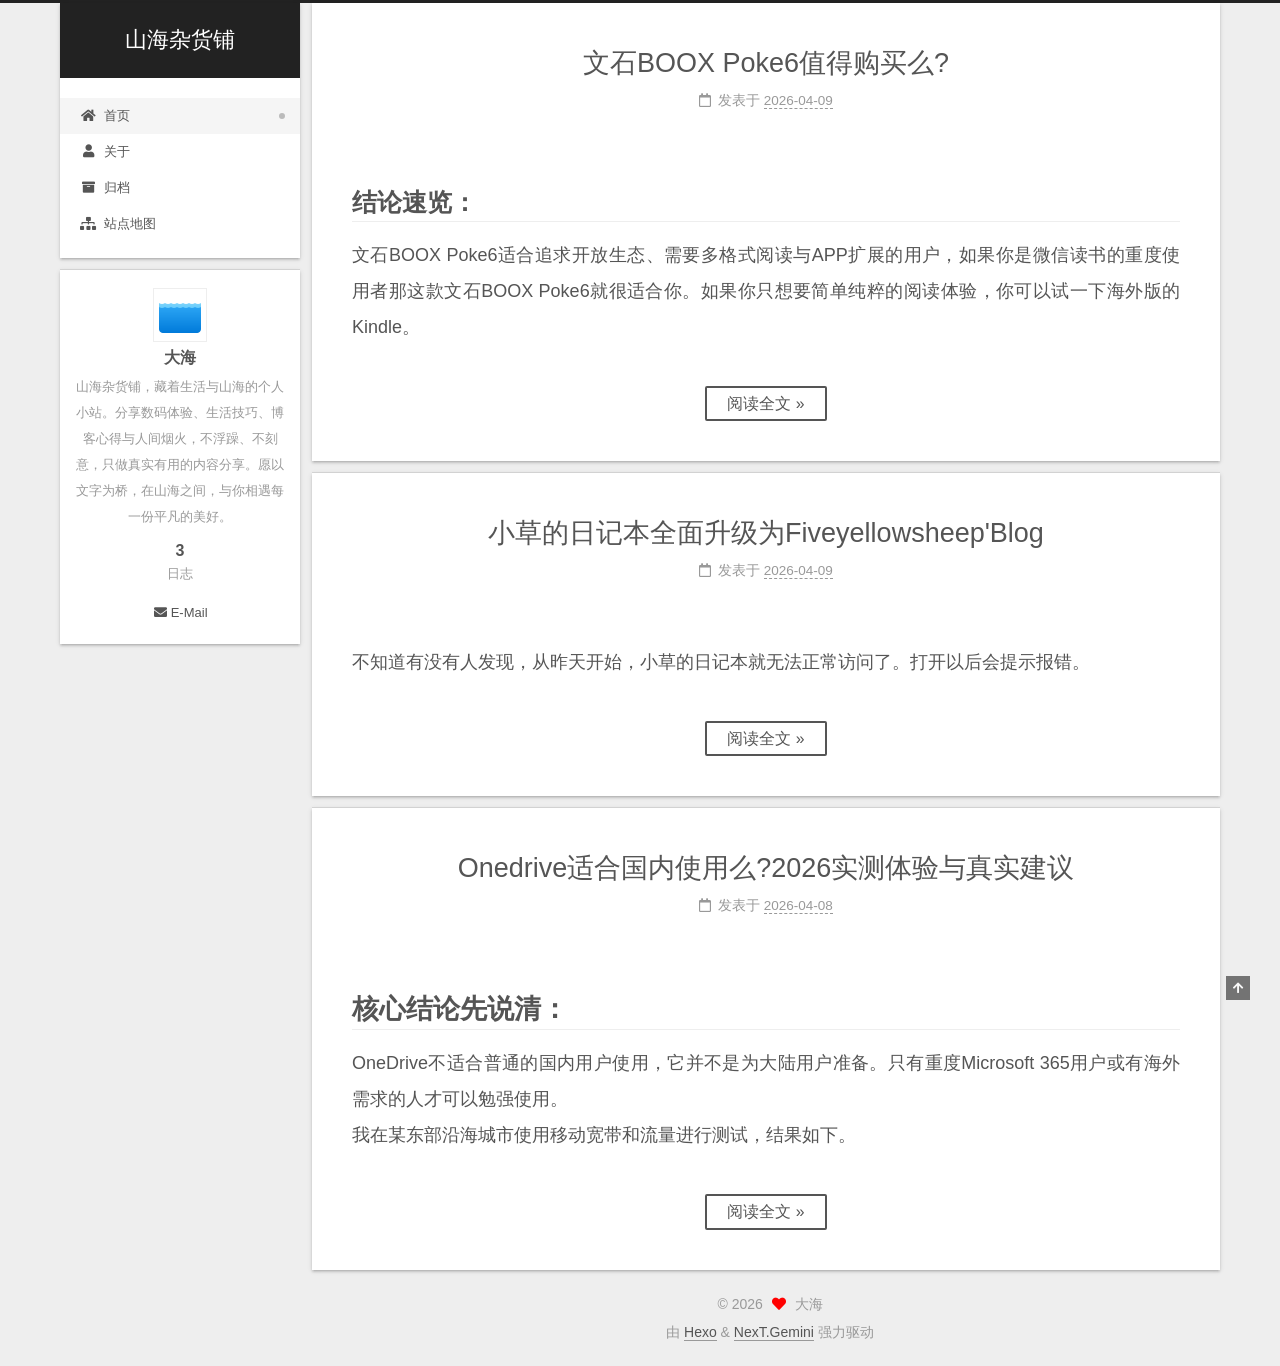
==== commit a8c6982c: "Site updated: 2026-04-09 22:37:49" ====
--- a/index.html
+++ b/index.html
@@ -5,10 +5,10 @@
 <meta name="viewport" content="width=device-width, initial-scale=1, maximum-scale=2">
 <meta name="theme-color" content="#222">
 <meta name="generator" content="Hexo 8.1.1">
-  <link rel="apple-touch-icon" sizes="180x180" href="/images/sheep.png">
-  <link rel="icon" type="image/png" sizes="32x32" href="/images/sheep.png">
-  <link rel="icon" type="image/png" sizes="16x16" href="/images/sheep.png">
-  <link rel="mask-icon" href="/images/sheep.png" color="#222">
+  <link rel="apple-touch-icon" sizes="180x180" href="/images/dahai.png">
+  <link rel="icon" type="image/png" sizes="32x32" href="/images/dahai.png">
+  <link rel="icon" type="image/png" sizes="16x16" href="/images/dahai.png">
+  <link rel="mask-icon" href="/images/dahai.png" color="#222">
 
 <link rel="stylesheet" href="/css/main.css">
 
@@ -17,20 +17,20 @@
 
 <script id="hexo-configurations">
     var NexT = window.NexT || {};
-    var CONFIG = {"hostname":"fiveyellowsheep.ink","root":"/","scheme":"Gemini","version":"7.8.0","exturl":false,"sidebar":{"position":"left","display":"post","padding":18,"offset":12,"onmobile":false},"copycode":{"enable":false,"show_result":false,"style":null},"back2top":{"enable":true,"sidebar":false,"scrollpercent":false},"bookmark":{"enable":false,"color":"#222","save":"auto"},"fancybox":false,"mediumzoom":false,"lazyload":false,"pangu":false,"comments":{"style":"tabs","active":null,"storage":true,"lazyload":false,"nav":null},"algolia":{"hits":{"per_page":10},"labels":{"input_placeholder":"Search for Posts","hits_empty":"We didn't find any results for the search: ${query}","hits_stats":"${hits} results found in ${time} ms"}},"localsearch":{"enable":false,"trigger":"auto","top_n_per_article":1,"unescape":false,"preload":false},"motion":{"enable":false,"async":false,"transition":{"post_block":"fadeIn","post_header":"slideDownIn","post_body":"slideDownIn","coll_header":"slideLeftIn","sidebar":"slideUpIn"}}};
+    var CONFIG = {"hostname":"dahai.store","root":"/","scheme":"Gemini","version":"7.8.0","exturl":false,"sidebar":{"position":"left","display":"post","padding":18,"offset":12,"onmobile":false},"copycode":{"enable":false,"show_result":false,"style":null},"back2top":{"enable":true,"sidebar":false,"scrollpercent":false},"bookmark":{"enable":false,"color":"#222","save":"auto"},"fancybox":false,"mediumzoom":false,"lazyload":false,"pangu":false,"comments":{"style":"tabs","active":null,"storage":true,"lazyload":false,"nav":null},"algolia":{"hits":{"per_page":10},"labels":{"input_placeholder":"Search for Posts","hits_empty":"We didn't find any results for the search: ${query}","hits_stats":"${hits} results found in ${time} ms"}},"localsearch":{"enable":false,"trigger":"auto","top_n_per_article":1,"unescape":false,"preload":false},"motion":{"enable":false,"async":false,"transition":{"post_block":"fadeIn","post_header":"slideDownIn","post_body":"slideDownIn","coll_header":"slideLeftIn","sidebar":"slideUpIn"}}};
   </script>
 
-  <meta name="description" content="Fiveyellowsheep&#39; Blog是一个风格十分有趣的个人博客，平台所涵盖的内容领域十分广泛，既包含各类互联网相关资讯，也收录了贴近日常的生活类分享，内容丰富且多元。">
+  <meta name="description" content="山海杂货铺，藏着生活与山海的个人小站。分享数码体验、生活技巧、博客心得与人间烟火，不浮躁、不刻意，只做真实有用的内容分享。愿以文字为桥，在山海之间，与你相遇每一份平凡的美好。">
 <meta property="og:type" content="website">
-<meta property="og:title" content="Fiveyellowsheep&#39; Blog">
-<meta property="og:url" content="https://fiveyellowsheep.ink/index.html">
-<meta property="og:site_name" content="Fiveyellowsheep&#39; Blog">
-<meta property="og:description" content="Fiveyellowsheep&#39; Blog是一个风格十分有趣的个人博客，平台所涵盖的内容领域十分广泛，既包含各类互联网相关资讯，也收录了贴近日常的生活类分享，内容丰富且多元。">
+<meta property="og:title" content="山海杂货铺">
+<meta property="og:url" content="https://dahai.store/index.html">
+<meta property="og:site_name" content="山海杂货铺">
+<meta property="og:description" content="山海杂货铺，藏着生活与山海的个人小站。分享数码体验、生活技巧、博客心得与人间烟火，不浮躁、不刻意，只做真实有用的内容分享。愿以文字为桥，在山海之间，与你相遇每一份平凡的美好。">
 <meta property="og:locale" content="zh_CN">
-<meta property="article:author" content="Fiveyellowsheep">
+<meta property="article:author" content="大海">
 <meta name="twitter:card" content="summary">
 
-<link rel="canonical" href="https://fiveyellowsheep.ink/">
+<link rel="canonical" href="https://dahai.store/">
 
 
 <script id="page-configurations">
@@ -43,7 +43,7 @@
   };
 </script>
 
-  <title>Fiveyellowsheep' Blog</title>
+  <title>山海杂货铺</title>
   
     <script async src="https://www.googletagmanager.com/gtag/js?id=G-YQQFGJT570"></script>
     <script>
@@ -92,7 +92,7 @@
   </style>
 </noscript>
 
-<link rel="alternate" href="/atom.xml" title="Fiveyellowsheep' Blog" type="application/atom+xml">
+<link rel="alternate" href="/atom.xml" title="山海杂货铺" type="application/atom+xml">
 </head>
 
 <body itemscope itemtype="http://schema.org/WebPage">
@@ -113,7 +113,7 @@
 
     <a href="/" class="brand" rel="start">
       <span class="logo-line-before"><i></i></span>
-      <h1 class="site-title">Fiveyellowsheep' Blog</h1>
+      <h1 class="site-title">山海杂货铺</h1>
       <span class="logo-line-after"><i></i></span>
     </a>
   </div>
@@ -176,16 +176,16 @@
   
   
   <article itemscope itemtype="http://schema.org/Article" class="post-block" lang="zh-CN">
-    <link itemprop="mainEntityOfPage" href="https://fiveyellowsheep.ink/posts/efe999b9.html">
+    <link itemprop="mainEntityOfPage" href="https://dahai.store/posts/efe999b9.html">
 
     <span hidden itemprop="author" itemscope itemtype="http://schema.org/Person">
-      <meta itemprop="image" content="/images/sheep.png">
-      <meta itemprop="name" content="Fiveyellowsheep">
-      <meta itemprop="description" content="Fiveyellowsheep' Blog是一个风格十分有趣的个人博客，平台所涵盖的内容领域十分广泛，既包含各类互联网相关资讯，也收录了贴近日常的生活类分享，内容丰富且多元。">
+      <meta itemprop="image" content="/images/dahai.png">
+      <meta itemprop="name" content="大海">
+      <meta itemprop="description" content="山海杂货铺，藏着生活与山海的个人小站。分享数码体验、生活技巧、博客心得与人间烟火，不浮躁、不刻意，只做真实有用的内容分享。愿以文字为桥，在山海之间，与你相遇每一份平凡的美好。">
     </span>
 
     <span hidden itemprop="publisher" itemscope itemtype="http://schema.org/Organization">
-      <meta itemprop="name" content="Fiveyellowsheep' Blog">
+      <meta itemprop="name" content="山海杂货铺">
     </span>
       <header class="post-header">
         <h2 class="post-title" itemprop="name headline">
@@ -242,16 +242,16 @@
   
   
   <article itemscope itemtype="http://schema.org/Article" class="post-block" lang="zh-CN">
-    <link itemprop="mainEntityOfPage" href="https://fiveyellowsheep.ink/posts/11971479.html">
+    <link itemprop="mainEntityOfPage" href="https://dahai.store/posts/11971479.html">
 
     <span hidden itemprop="author" itemscope itemtype="http://schema.org/Person">
-      <meta itemprop="image" content="/images/sheep.png">
-      <meta itemprop="name" content="Fiveyellowsheep">
-      <meta itemprop="description" content="Fiveyellowsheep' Blog是一个风格十分有趣的个人博客，平台所涵盖的内容领域十分广泛，既包含各类互联网相关资讯，也收录了贴近日常的生活类分享，内容丰富且多元。">
+      <meta itemprop="image" content="/images/dahai.png">
+      <meta itemprop="name" content="大海">
+      <meta itemprop="description" content="山海杂货铺，藏着生活与山海的个人小站。分享数码体验、生活技巧、博客心得与人间烟火，不浮躁、不刻意，只做真实有用的内容分享。愿以文字为桥，在山海之间，与你相遇每一份平凡的美好。">
     </span>
 
     <span hidden itemprop="publisher" itemscope itemtype="http://schema.org/Organization">
-      <meta itemprop="name" content="Fiveyellowsheep' Blog">
+      <meta itemprop="name" content="山海杂货铺">
     </span>
       <header class="post-header">
         <h2 class="post-title" itemprop="name headline">
@@ -267,7 +267,7 @@
               <span class="post-meta-item-text">发表于</span>
               
 
-              <time title="创建时间：2026-04-09 08:18:56 / 修改时间：14:49:00" itemprop="dateCreated datePublished" datetime="2026-04-09T08:18:56+08:00">2026-04-09</time>
+              <time title="创建时间：2026-04-09 08:18:56 / 修改时间：14:54:46" itemprop="dateCreated datePublished" datetime="2026-04-09T08:18:56+08:00">2026-04-09</time>
             </span>
 
           
@@ -308,16 +308,16 @@
   
   
   <article itemscope itemtype="http://schema.org/Article" class="post-block" lang="zh-CN">
-    <link itemprop="mainEntityOfPage" href="https://fiveyellowsheep.ink/posts/d7ed8bb9.html">
+    <link itemprop="mainEntityOfPage" href="https://dahai.store/posts/d7ed8bb9.html">
 
     <span hidden itemprop="author" itemscope itemtype="http://schema.org/Person">
-      <meta itemprop="image" content="/images/sheep.png">
-      <meta itemprop="name" content="Fiveyellowsheep">
-      <meta itemprop="description" content="Fiveyellowsheep' Blog是一个风格十分有趣的个人博客，平台所涵盖的内容领域十分广泛，既包含各类互联网相关资讯，也收录了贴近日常的生活类分享，内容丰富且多元。">
+      <meta itemprop="image" content="/images/dahai.png">
+      <meta itemprop="name" content="大海">
+      <meta itemprop="description" content="山海杂货铺，藏着生活与山海的个人小站。分享数码体验、生活技巧、博客心得与人间烟火，不浮躁、不刻意，只做真实有用的内容分享。愿以文字为桥，在山海之间，与你相遇每一份平凡的美好。">
     </span>
 
     <span hidden itemprop="publisher" itemscope itemtype="http://schema.org/Organization">
-      <meta itemprop="name" content="Fiveyellowsheep' Blog">
+      <meta itemprop="name" content="山海杂货铺">
     </span>
       <header class="post-header">
         <h2 class="post-title" itemprop="name headline">
@@ -428,10 +428,10 @@
 
       <div class="site-overview-wrap sidebar-panel">
         <div class="site-author motion-element" itemprop="author" itemscope itemtype="http://schema.org/Person">
-    <img class="site-author-image" itemprop="image" alt="Fiveyellowsheep"
-      src="/images/sheep.png">
-  <p class="site-author-name" itemprop="name">Fiveyellowsheep</p>
-  <div class="site-description" itemprop="description">Fiveyellowsheep' Blog是一个风格十分有趣的个人博客，平台所涵盖的内容领域十分广泛，既包含各类互联网相关资讯，也收录了贴近日常的生活类分享，内容丰富且多元。</div>
+    <img class="site-author-image" itemprop="image" alt="大海"
+      src="/images/dahai.png">
+  <p class="site-author-name" itemprop="name">大海</p>
+  <div class="site-description" itemprop="description">山海杂货铺，藏着生活与山海的个人小站。分享数码体验、生活技巧、博客心得与人间烟火，不浮躁、不刻意，只做真实有用的内容分享。愿以文字为桥，在山海之间，与你相遇每一份平凡的美好。</div>
 </div>
 <div class="site-state-wrap motion-element">
   <nav class="site-state">
@@ -475,7 +475,7 @@
   <span class="with-love">
     <i class="fa fa-heart"></i>
   </span>
-  <span class="author" itemprop="copyrightHolder">Fiveyellowsheep</span>
+  <span class="author" itemprop="copyrightHolder">大海</span>
 </div>
   <div class="powered-by">由 <a href="https://hexo.io/" class="theme-link" rel="noopener" target="_blank">Hexo</a> & <a href="https://theme-next.org/" class="theme-link" rel="noopener" target="_blank">NexT.Gemini</a> 强力驱动
   </div>
@@ -527,6 +527,5 @@
 
   
 
-
 </body>
 </html>
--- a/css/main.css
+++ b/css/main.css
@@ -1168,7 +1168,7 @@
 }
 .links-of-author a::before,
 .links-of-author span.exturl::before {
-  background: #9cfff0;
+  background: #613beb;
   border-radius: 50%;
   content: ' ';
   display: inline-block;
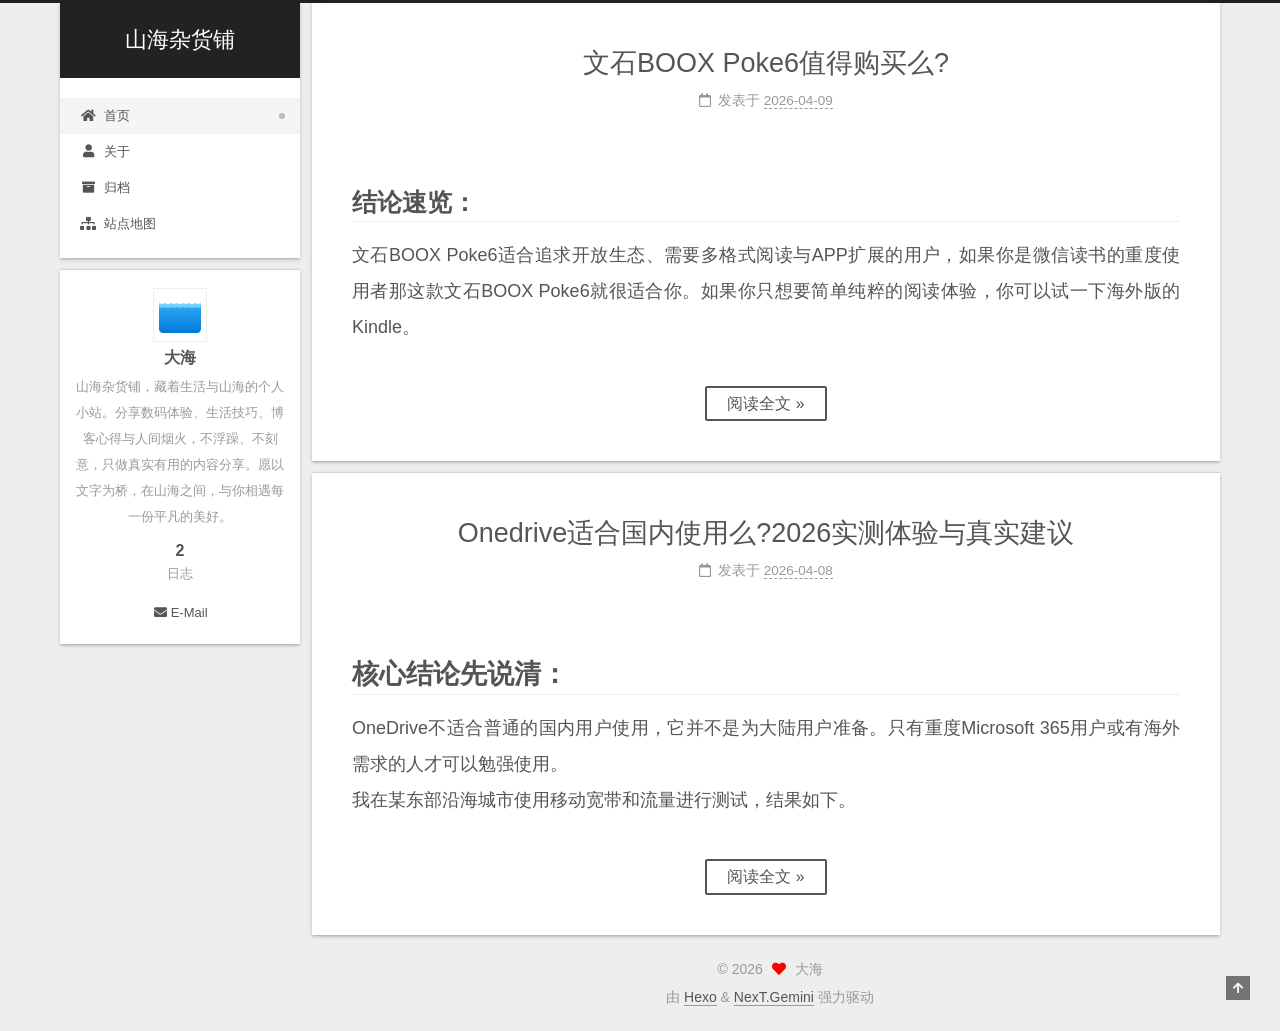
==== commit a8c74b86: "Site updated: 2026-04-10 08:51:25" ====
--- a/index.html
+++ b/index.html
@@ -45,26 +45,8 @@
 
   <title>山海杂货铺</title>
   
-    <script async src="https://www.googletagmanager.com/gtag/js?id=G-YQQFGJT570"></script>
-    <script>
-      if (CONFIG.hostname === location.hostname) {
-        window.dataLayer = window.dataLayer || [];
-        function gtag(){dataLayer.push(arguments);}
-        gtag('js', new Date());
-        gtag('config', 'G-YQQFGJT570');
-      }
-    </script>
-
-
-  <script>
-    var _hmt = _hmt || [];
-    (function() {
-      var hm = document.createElement("script");
-      hm.src = "https://hm.baidu.com/hm.js?9d19333645d28790eef89ba77190fa99";
-      var s = document.getElementsByTagName("script")[0];
-      s.parentNode.insertBefore(hm, s);
-    })();
-  </script>
+
+
 
 
 
@@ -219,72 +201,6 @@
           <!--noindex-->
             <div class="post-button">
               <a class="btn" href="/posts/efe999b9.html#more" rel="contents">
-                阅读全文 &raquo;
-              </a>
-            </div>
-          <!--/noindex-->
-        
-      
-    </div>
-
-    
-    
-    
-      <footer class="post-footer">
-        <div class="post-eof"></div>
-      </footer>
-  </article>
-  
-  
-  
-
-      
-  
-  
-  <article itemscope itemtype="http://schema.org/Article" class="post-block" lang="zh-CN">
-    <link itemprop="mainEntityOfPage" href="https://dahai.store/posts/11971479.html">
-
-    <span hidden itemprop="author" itemscope itemtype="http://schema.org/Person">
-      <meta itemprop="image" content="/images/dahai.png">
-      <meta itemprop="name" content="大海">
-      <meta itemprop="description" content="山海杂货铺，藏着生活与山海的个人小站。分享数码体验、生活技巧、博客心得与人间烟火，不浮躁、不刻意，只做真实有用的内容分享。愿以文字为桥，在山海之间，与你相遇每一份平凡的美好。">
-    </span>
-
-    <span hidden itemprop="publisher" itemscope itemtype="http://schema.org/Organization">
-      <meta itemprop="name" content="山海杂货铺">
-    </span>
-      <header class="post-header">
-        <h2 class="post-title" itemprop="name headline">
-          
-            <a href="/posts/11971479.html" class="post-title-link" itemprop="url">小草的日记本全面升级为Fiveyellowsheep'Blog</a>
-        </h2>
-
-        <div class="post-meta">
-            <span class="post-meta-item">
-              <span class="post-meta-item-icon">
-                <i class="far fa-calendar"></i>
-              </span>
-              <span class="post-meta-item-text">发表于</span>
-              
-
-              <time title="创建时间：2026-04-09 08:18:56 / 修改时间：14:54:46" itemprop="dateCreated datePublished" datetime="2026-04-09T08:18:56+08:00">2026-04-09</time>
-            </span>
-
-          
-
-        </div>
-      </header>
-
-    
-    
-    
-    <div class="post-body" itemprop="articleBody">
-
-      
-          <html><head></head><body><p>不知道有没有人发现，从昨天开始，小草的日记本就无法正常访问了。打开以后会提示报错。</p></body></html>
-          <!--noindex-->
-            <div class="post-button">
-              <a class="btn" href="/posts/11971479.html#more" rel="contents">
                 阅读全文 &raquo;
               </a>
             </div>
@@ -438,7 +354,7 @@
       <div class="site-state-item site-state-posts">
           <a href="/archives/">
         
-          <span class="site-state-item-count">3</span>
+          <span class="site-state-item-count">2</span>
           <span class="site-state-item-name">日志</span>
         </a>
       </div>
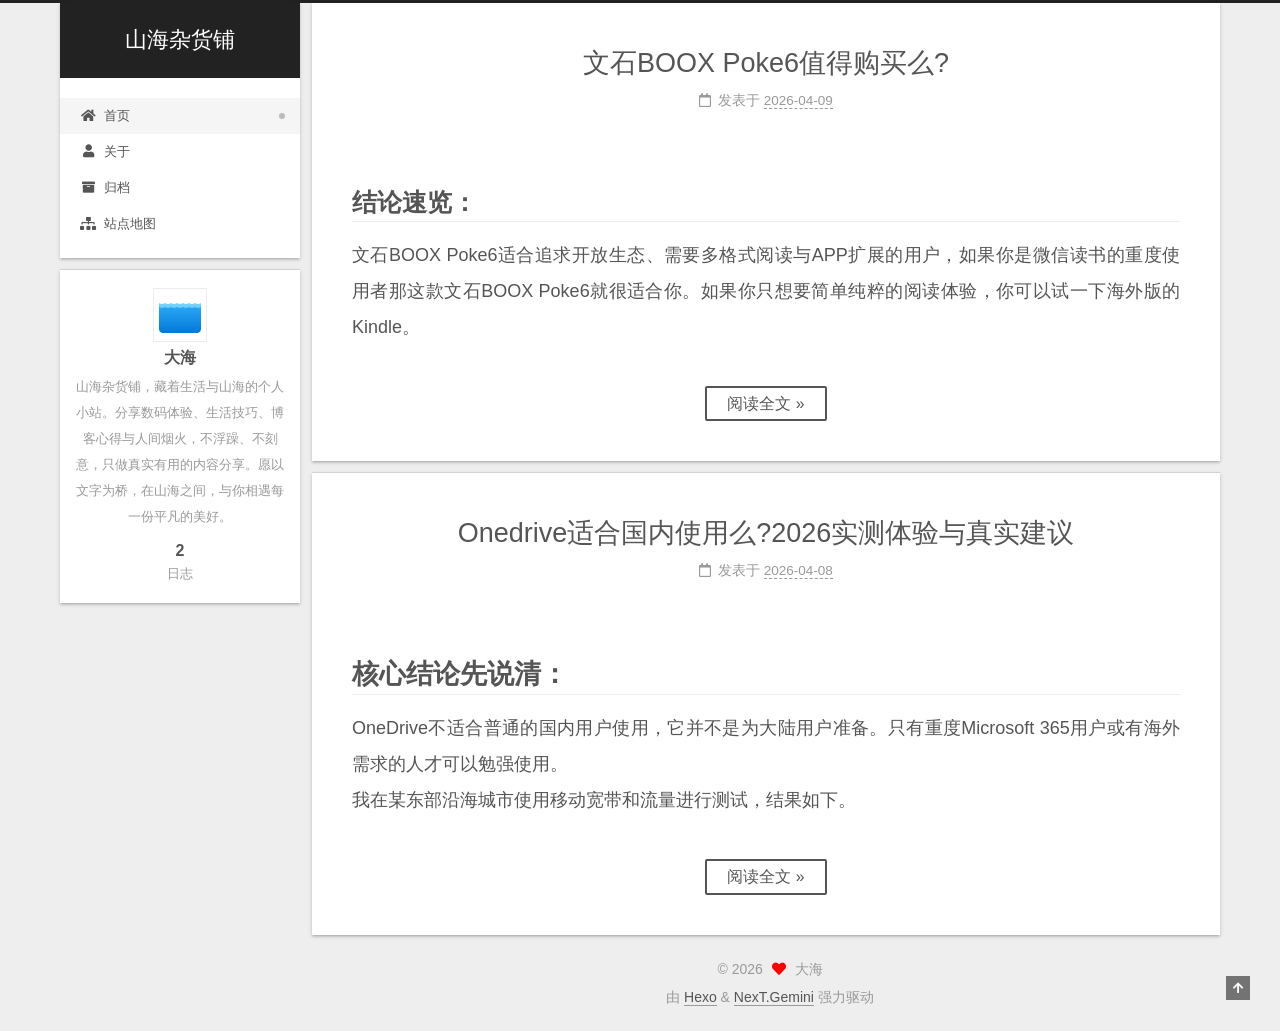
==== commit 785b388a: "Site updated: 2026-04-10 08:54:17" ====
--- a/index.html
+++ b/index.html
@@ -360,11 +360,6 @@
       </div>
   </nav>
 </div>
-  <div class="links-of-author motion-element">
-      <span class="links-of-author-item">
-        <a href="mailto:fiveyellowsheep@icloud.com" title="E-Mail → mailto:fiveyellowsheep@icloud.com" rel="noopener" target="_blank"><i class="fa fa-envelope fa-fw"></i>E-Mail</a>
-      </span>
-  </div>
 
 
 
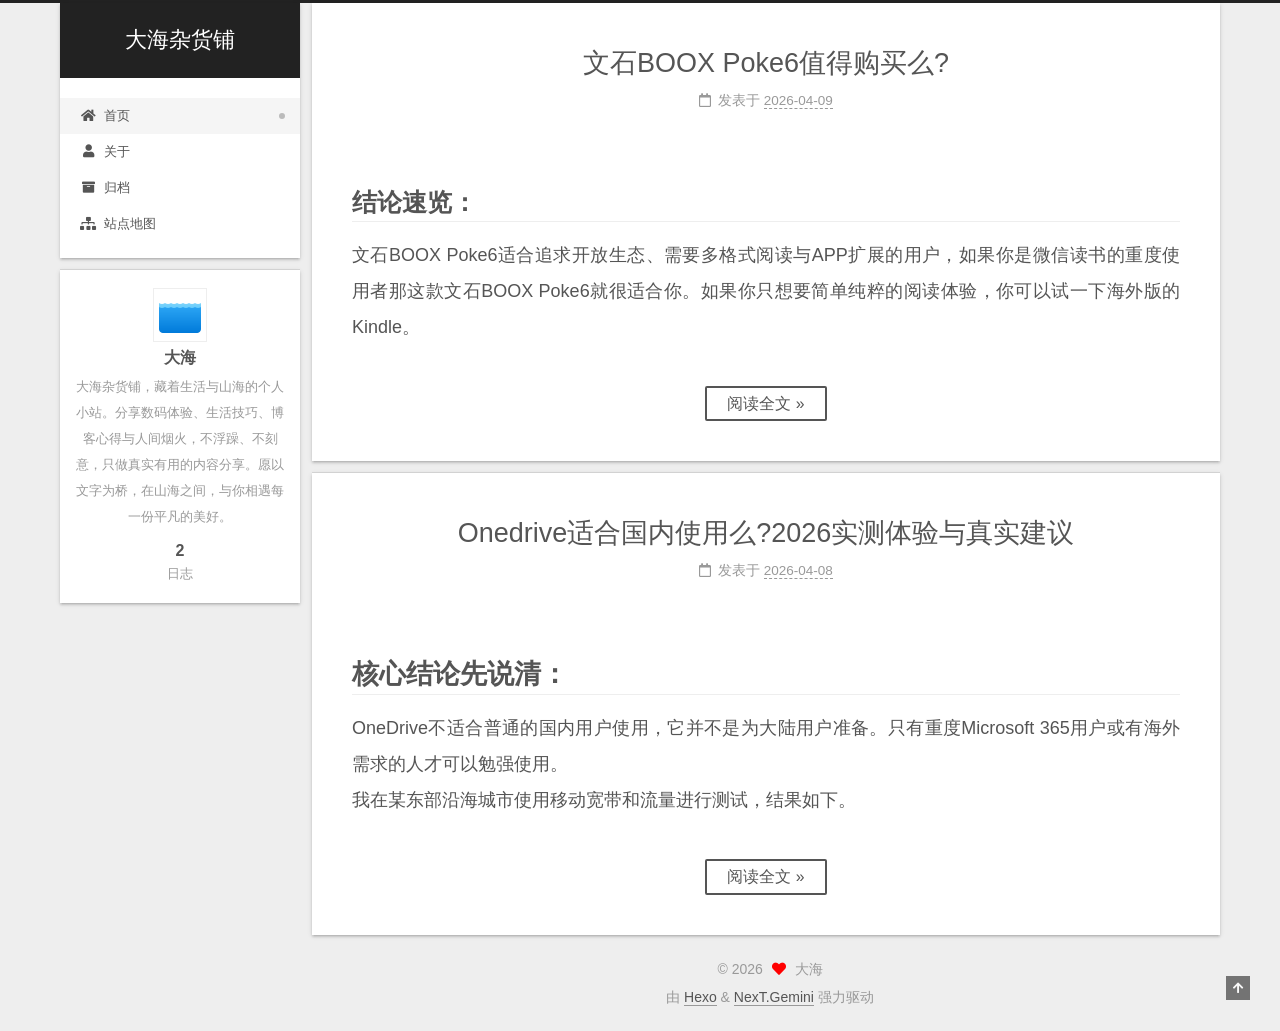
==== commit 878e7f31: "Site updated: 2026-04-11 20:20:15" ====
--- a/index.html
+++ b/index.html
@@ -9,6 +9,8 @@
   <link rel="icon" type="image/png" sizes="32x32" href="/images/dahai.png">
   <link rel="icon" type="image/png" sizes="16x16" href="/images/dahai.png">
   <link rel="mask-icon" href="/images/dahai.png" color="#222">
+  <meta name="google-site-verification" content="ei3NaSGfYpqPhEIyp9uKGSZmfr0EiUTM4ldEToxszEY">
+  <meta name="msvalidate.01" content="61D35226323E373A93152139AF4B461F">
 
 <link rel="stylesheet" href="/css/main.css">
 
@@ -20,12 +22,12 @@
     var CONFIG = {"hostname":"dahai.store","root":"/","scheme":"Gemini","version":"7.8.0","exturl":false,"sidebar":{"position":"left","display":"post","padding":18,"offset":12,"onmobile":false},"copycode":{"enable":false,"show_result":false,"style":null},"back2top":{"enable":true,"sidebar":false,"scrollpercent":false},"bookmark":{"enable":false,"color":"#222","save":"auto"},"fancybox":false,"mediumzoom":false,"lazyload":false,"pangu":false,"comments":{"style":"tabs","active":null,"storage":true,"lazyload":false,"nav":null},"algolia":{"hits":{"per_page":10},"labels":{"input_placeholder":"Search for Posts","hits_empty":"We didn't find any results for the search: ${query}","hits_stats":"${hits} results found in ${time} ms"}},"localsearch":{"enable":false,"trigger":"auto","top_n_per_article":1,"unescape":false,"preload":false},"motion":{"enable":false,"async":false,"transition":{"post_block":"fadeIn","post_header":"slideDownIn","post_body":"slideDownIn","coll_header":"slideLeftIn","sidebar":"slideUpIn"}}};
   </script>
 
-  <meta name="description" content="山海杂货铺，藏着生活与山海的个人小站。分享数码体验、生活技巧、博客心得与人间烟火，不浮躁、不刻意，只做真实有用的内容分享。愿以文字为桥，在山海之间，与你相遇每一份平凡的美好。">
+  <meta name="description" content="大海杂货铺，藏着生活与山海的个人小站。分享数码体验、生活技巧、博客心得与人间烟火，不浮躁、不刻意，只做真实有用的内容分享。愿以文字为桥，在山海之间，与你相遇每一份平凡的美好。">
 <meta property="og:type" content="website">
-<meta property="og:title" content="山海杂货铺">
+<meta property="og:title" content="大海杂货铺">
 <meta property="og:url" content="https://dahai.store/index.html">
-<meta property="og:site_name" content="山海杂货铺">
-<meta property="og:description" content="山海杂货铺，藏着生活与山海的个人小站。分享数码体验、生活技巧、博客心得与人间烟火，不浮躁、不刻意，只做真实有用的内容分享。愿以文字为桥，在山海之间，与你相遇每一份平凡的美好。">
+<meta property="og:site_name" content="大海杂货铺">
+<meta property="og:description" content="大海杂货铺，藏着生活与山海的个人小站。分享数码体验、生活技巧、博客心得与人间烟火，不浮躁、不刻意，只做真实有用的内容分享。愿以文字为桥，在山海之间，与你相遇每一份平凡的美好。">
 <meta property="og:locale" content="zh_CN">
 <meta property="article:author" content="大海">
 <meta name="twitter:card" content="summary">
@@ -43,10 +45,28 @@
   };
 </script>
 
-  <title>山海杂货铺</title>
-  
-
-
+  <title>大海杂货铺</title>
+  
+    <script async src="https://www.googletagmanager.com/gtag/js?id=G-21H0461SFP"></script>
+    <script>
+      if (CONFIG.hostname === location.hostname) {
+        window.dataLayer = window.dataLayer || [];
+        function gtag(){dataLayer.push(arguments);}
+        gtag('js', new Date());
+        gtag('config', 'G-21H0461SFP');
+      }
+    </script>
+
+
+  <script>
+    var _hmt = _hmt || [];
+    (function() {
+      var hm = document.createElement("script");
+      hm.src = "https://hm.baidu.com/hm.js?bb58b7a51aa7bd4f4ef0a94bfc297bb2";
+      var s = document.getElementsByTagName("script")[0];
+      s.parentNode.insertBefore(hm, s);
+    })();
+  </script>
 
 
 
@@ -74,7 +94,7 @@
   </style>
 </noscript>
 
-<link rel="alternate" href="/atom.xml" title="山海杂货铺" type="application/atom+xml">
+<link rel="alternate" href="/atom.xml" title="大海杂货铺" type="application/atom+xml">
 </head>
 
 <body itemscope itemtype="http://schema.org/WebPage">
@@ -95,7 +115,7 @@
 
     <a href="/" class="brand" rel="start">
       <span class="logo-line-before"><i></i></span>
-      <h1 class="site-title">山海杂货铺</h1>
+      <h1 class="site-title">大海杂货铺</h1>
       <span class="logo-line-after"><i></i></span>
     </a>
   </div>
@@ -163,11 +183,11 @@
     <span hidden itemprop="author" itemscope itemtype="http://schema.org/Person">
       <meta itemprop="image" content="/images/dahai.png">
       <meta itemprop="name" content="大海">
-      <meta itemprop="description" content="山海杂货铺，藏着生活与山海的个人小站。分享数码体验、生活技巧、博客心得与人间烟火，不浮躁、不刻意，只做真实有用的内容分享。愿以文字为桥，在山海之间，与你相遇每一份平凡的美好。">
+      <meta itemprop="description" content="大海杂货铺，藏着生活与山海的个人小站。分享数码体验、生活技巧、博客心得与人间烟火，不浮躁、不刻意，只做真实有用的内容分享。愿以文字为桥，在山海之间，与你相遇每一份平凡的美好。">
     </span>
 
     <span hidden itemprop="publisher" itemscope itemtype="http://schema.org/Organization">
-      <meta itemprop="name" content="山海杂货铺">
+      <meta itemprop="name" content="大海杂货铺">
     </span>
       <header class="post-header">
         <h2 class="post-title" itemprop="name headline">
@@ -229,11 +249,11 @@
     <span hidden itemprop="author" itemscope itemtype="http://schema.org/Person">
       <meta itemprop="image" content="/images/dahai.png">
       <meta itemprop="name" content="大海">
-      <meta itemprop="description" content="山海杂货铺，藏着生活与山海的个人小站。分享数码体验、生活技巧、博客心得与人间烟火，不浮躁、不刻意，只做真实有用的内容分享。愿以文字为桥，在山海之间，与你相遇每一份平凡的美好。">
+      <meta itemprop="description" content="大海杂货铺，藏着生活与山海的个人小站。分享数码体验、生活技巧、博客心得与人间烟火，不浮躁、不刻意，只做真实有用的内容分享。愿以文字为桥，在山海之间，与你相遇每一份平凡的美好。">
     </span>
 
     <span hidden itemprop="publisher" itemscope itemtype="http://schema.org/Organization">
-      <meta itemprop="name" content="山海杂货铺">
+      <meta itemprop="name" content="大海杂货铺">
     </span>
       <header class="post-header">
         <h2 class="post-title" itemprop="name headline">
@@ -347,7 +367,7 @@
     <img class="site-author-image" itemprop="image" alt="大海"
       src="/images/dahai.png">
   <p class="site-author-name" itemprop="name">大海</p>
-  <div class="site-description" itemprop="description">山海杂货铺，藏着生活与山海的个人小站。分享数码体验、生活技巧、博客心得与人间烟火，不浮躁、不刻意，只做真实有用的内容分享。愿以文字为桥，在山海之间，与你相遇每一份平凡的美好。</div>
+  <div class="site-description" itemprop="description">大海杂货铺，藏着生活与山海的个人小站。分享数码体验、生活技巧、博客心得与人间烟火，不浮躁、不刻意，只做真实有用的内容分享。愿以文字为桥，在山海之间，与你相遇每一份平凡的美好。</div>
 </div>
 <div class="site-state-wrap motion-element">
   <nav class="site-state">
